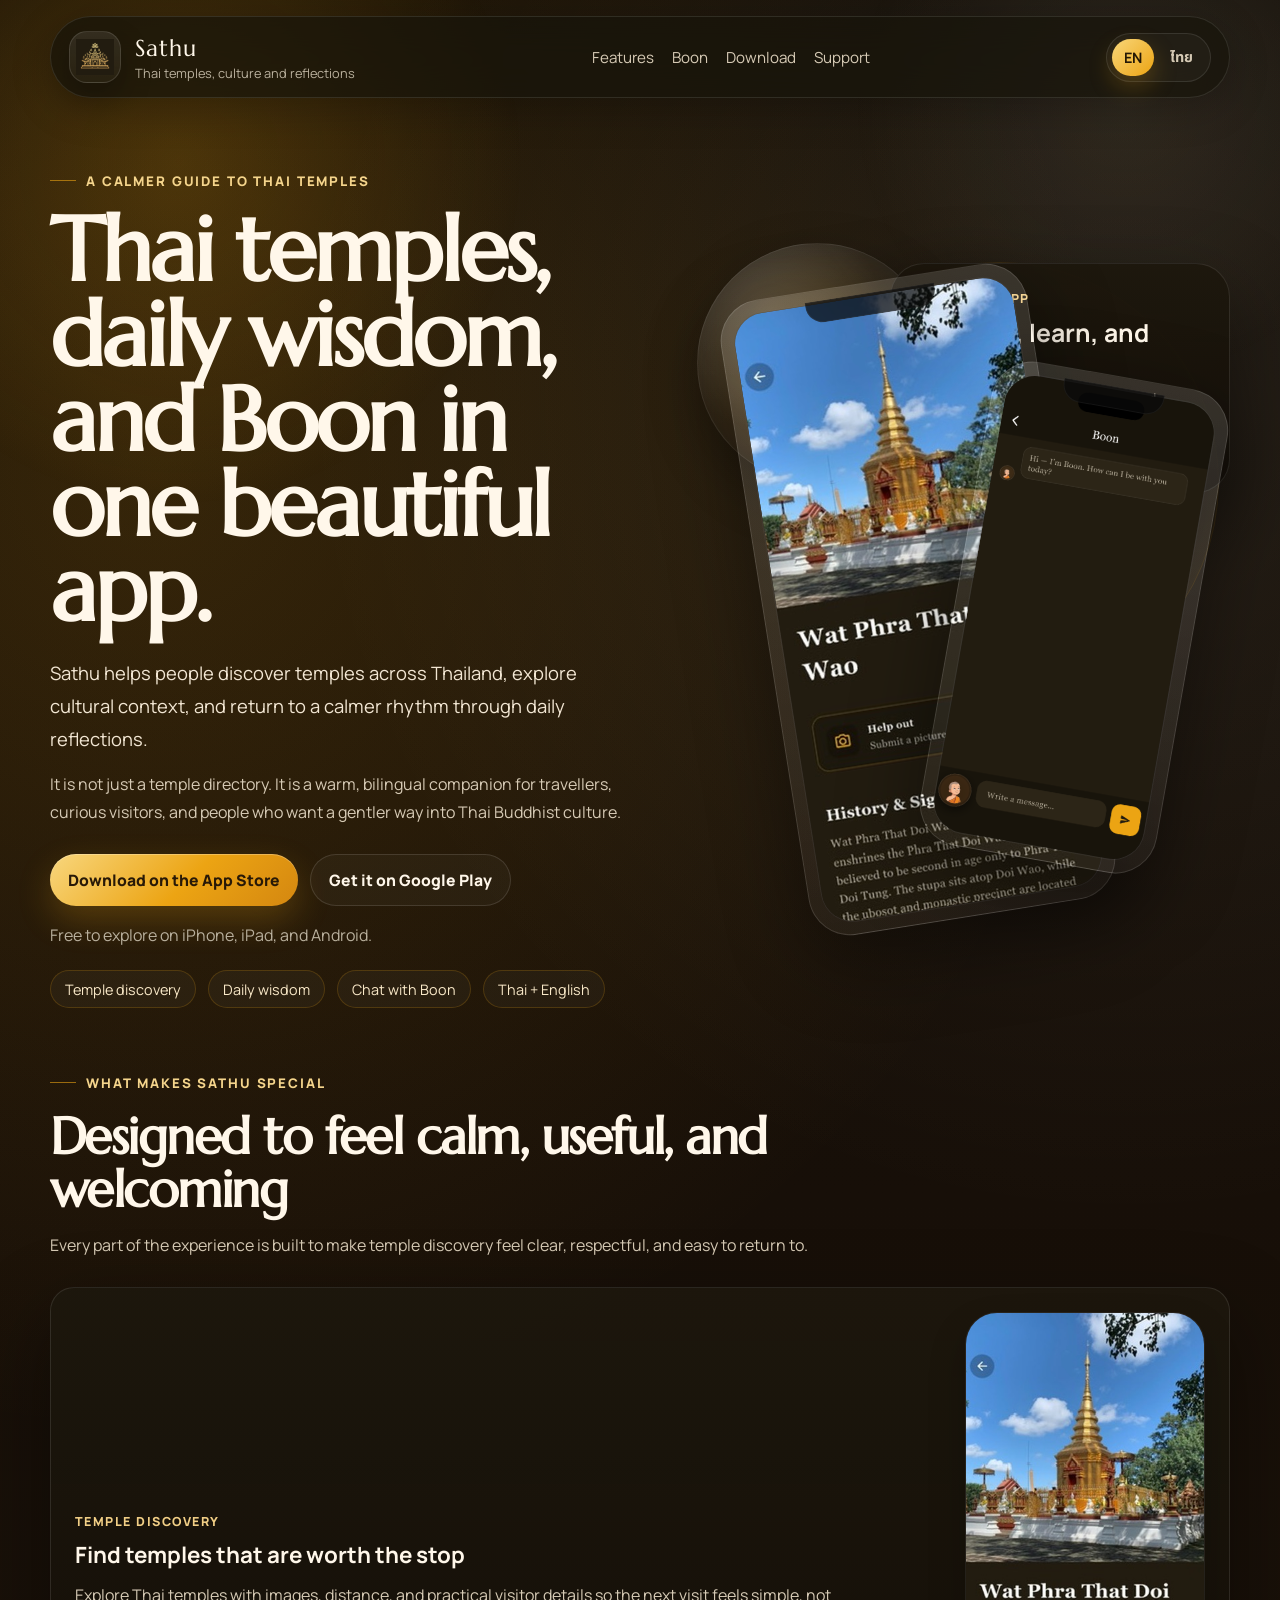
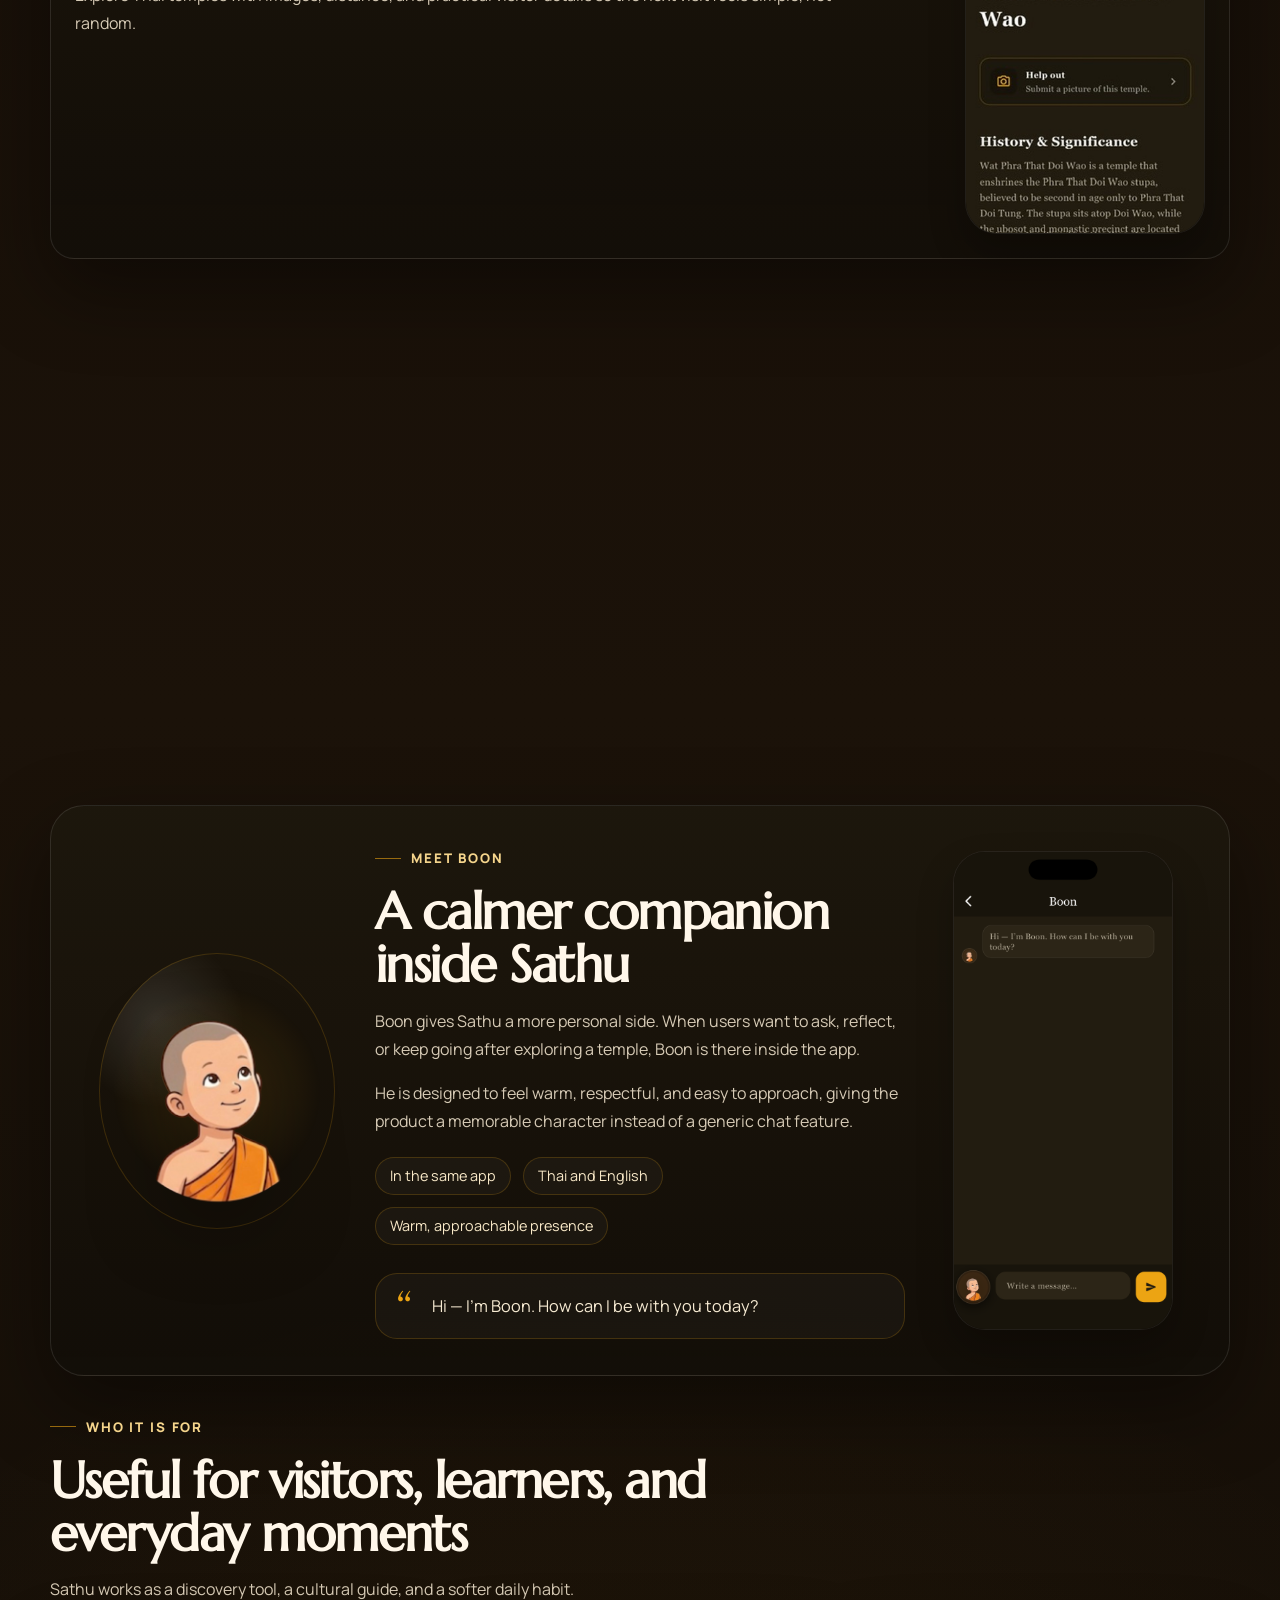
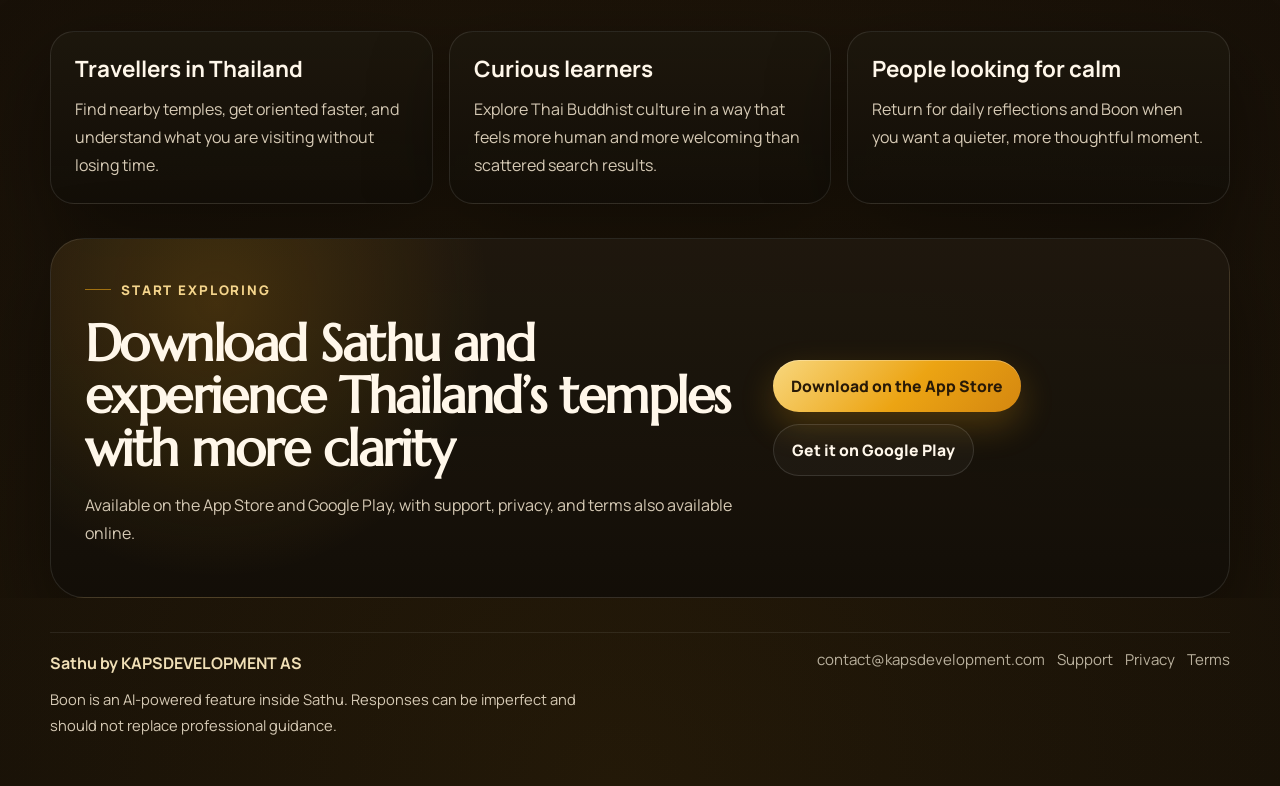
==== index.html @ da852179 "initial website" ====
<!doctype html>
<html lang="en" data-lang="en">
  <head>
    <meta charset="utf-8" />
    <meta name="viewport" content="width=device-width, initial-scale=1" />
    <meta name="color-scheme" content="dark" />
    <title>Sathu | Thai temples, culture and reflections</title>
    <meta
      name="description"
      content="Discover Thai temples, daily wisdom, and Boon in one calm, beautifully designed app."
    />
    <meta
      name="theme-color"
      content="#221C10"
    />
    <link rel="icon" type="image/png" href="./assets/images/master_icon.png" />
    <link rel="preconnect" href="https://fonts.googleapis.com" />
    <link rel="preconnect" href="https://fonts.gstatic.com" crossorigin />
    <link
      href="https://fonts.googleapis.com/css2?family=Manrope:wght@400;500;600;700;800&family=Marcellus&family=Noto+Sans+Thai:wght@400;500;600;700;800&display=swap"
      rel="stylesheet"
    />
    <link rel="stylesheet" href="./styles.css" />
  </head>
  <body>
    <div class="page-aura aura-1" aria-hidden="true"></div>
    <div class="page-aura aura-2" aria-hidden="true"></div>
    <div class="page-noise" aria-hidden="true"></div>

    <header class="site-header">
      <div class="container nav-shell">
        <a class="brand" href="#top" aria-label="Sathu home">
          <span class="brand-mark">
            <img src="./assets/images/master_icon.png" alt="" />
          </span>

          <span class="brand-copy">
            <span class="brand-name">Sathu</span>
            <span class="brand-tag" data-i18n="brand.tag"></span>
          </span>
        </a>

        <nav class="nav-links" aria-label="Primary navigation">
          <a href="#features" data-i18n="nav.features"></a>
          <a href="#boon" data-i18n="nav.boon"></a>
          <a href="#download" data-i18n="nav.download"></a>
          <a
            href="https://kapsdevelopment.com/sathu/support/"
            target="_blank"
            rel="noreferrer"
            data-i18n="nav.support"
          ></a>
        </nav>

        <div class="lang-switch" aria-label="Language switcher">
          <button class="lang-btn" type="button" data-lang="en">EN</button>
          <button class="lang-btn" type="button" data-lang="th">ไทย</button>
        </div>
      </div>
    </header>

    <main class="page" id="top">
      <section class="hero section">
        <div class="container hero-grid">
          <div class="hero-copy reveal">
            <div class="eyebrow" data-i18n="hero.eyebrow"></div>
            <h1 data-i18n="hero.title"></h1>
            <p class="hero-lead" data-i18n="hero.lead"></p>
            <p class="hero-body" data-i18n="hero.body"></p>

            <div class="hero-actions">
              <a
                class="button button-primary"
                href="https://apps.apple.com/us/app/sathu/id6757160902"
                target="_blank"
                rel="noreferrer"
                data-i18n="cta.appStore"
              ></a>
              <a
                class="button button-secondary"
                href="https://play.google.com/store/apps/details?id=com.kapsdevelopment.thaitemples&pcampaignid=web_share"
                target="_blank"
                rel="noreferrer"
                data-i18n="cta.googlePlay"
              ></a>
            </div>

            <p class="hero-note" data-i18n="hero.note"></p>

            <div class="hero-pills">
              <span class="info-pill" data-i18n="hero.pill.discovery"></span>
              <span class="info-pill" data-i18n="hero.pill.wisdom"></span>
              <span class="info-pill" data-i18n="hero.pill.boon"></span>
              <span class="info-pill" data-i18n="hero.pill.language"></span>
            </div>
          </div>

          <div class="hero-stage reveal">
            <div class="hero-orbit" aria-hidden="true"></div>

            <div class="monk-halo">
              <video
                class="monk-video"
                autoplay
                muted
                loop
                playsinline
              >
                <source src="./assets/video/wei_child_monk_animated.mp4" type="video/mp4" />
              </video>
            </div>

            <article class="hero-insight card-surface">
              <span class="card-label" data-i18n="hero.card.label"></span>
              <h2 data-i18n="hero.card.title"></h2>
              <p data-i18n="hero.card.body"></p>
            </article>

            <div class="phone phone-primary">
              <div class="phone-shell">
                <img
                  src="./assets/images/sathu_app_screenshot_3.jpeg"
                  alt="Sathu temple detail view"
                  data-i18n-attr="alt:assets.templeAlt"
                  loading="eager"
                />
              </div>
            </div>

            <div class="phone phone-secondary">
              <div class="phone-shell">
                <img
                  src="./assets/images/sathu_app_screenshot_4.png"
                  alt="Boon chat inside Sathu"
                  data-i18n-attr="alt:assets.boonAlt"
                  loading="lazy"
                />
              </div>
            </div>
          </div>
        </div>
      </section>

      <section class="section" id="features">
        <div class="container">
          <div class="section-head reveal">
            <div class="eyebrow" data-i18n="features.eyebrow"></div>
            <h2 data-i18n="features.title"></h2>
            <p data-i18n="features.lead"></p>
          </div>

          <div class="feature-grid">
            <article class="feature-card feature-card-wide reveal">
              <div class="feature-copy">
                <span class="feature-kicker" data-i18n="features.temples.kicker"></span>
                <h3 data-i18n="features.temples.title"></h3>
                <p data-i18n="features.temples.body"></p>
              </div>

              <div class="feature-preview">
                <div class="preview-frame">
                  <img
                    src="./assets/images/sathu_app_screenshot_3.jpeg"
                    alt="Temple discovery in Sathu"
                    data-i18n-attr="alt:assets.templeAlt"
                    loading="lazy"
                  />
                </div>
              </div>
            </article>

            <article class="feature-card reveal">
              <span class="feature-kicker" data-i18n="features.culture.kicker"></span>
              <h3 data-i18n="features.culture.title"></h3>
              <p data-i18n="features.culture.body"></p>
            </article>

            <article class="feature-card reveal">
              <span class="feature-kicker" data-i18n="features.daily.kicker"></span>
              <h3 data-i18n="features.daily.title"></h3>
              <p data-i18n="features.daily.body"></p>
            </article>

            <article class="feature-card reveal">
              <span class="feature-kicker" data-i18n="features.language.kicker"></span>
              <h3 data-i18n="features.language.title"></h3>
              <p data-i18n="features.language.body"></p>
            </article>

            <article class="feature-card reveal">
              <span class="feature-kicker" data-i18n="features.maps.kicker"></span>
              <h3 data-i18n="features.maps.title"></h3>
              <p data-i18n="features.maps.body"></p>
            </article>
          </div>
        </div>
      </section>

      <section class="section" id="boon">
        <div class="container">
          <div class="boon-panel card-surface reveal">
            <div class="boon-art">
              <div class="boon-ring" aria-hidden="true"></div>
              <img
                class="boon-avatar"
                src="./assets/images/boon_avatar_no_bg.png"
                alt="Boon avatar"
                data-i18n-attr="alt:assets.boonAvatarAlt"
                loading="lazy"
              />
            </div>

            <div class="boon-copy">
              <div class="eyebrow" data-i18n="boon.eyebrow"></div>
              <h2 data-i18n="boon.title"></h2>
              <p data-i18n="boon.body1"></p>
              <p data-i18n="boon.body2"></p>

              <div class="boon-chips">
                <span class="info-pill" data-i18n="boon.chip1"></span>
                <span class="info-pill" data-i18n="boon.chip2"></span>
                <span class="info-pill" data-i18n="boon.chip3"></span>
              </div>

              <blockquote class="boon-quote">
                <span class="quote-mark">“</span>
                <p data-i18n="boon.quote"></p>
              </blockquote>
            </div>

            <div class="boon-preview">
              <div class="preview-frame preview-frame-chat">
                <img
                  src="./assets/images/sathu_app_screenshot_4.png"
                  alt="Boon chat preview"
                  data-i18n-attr="alt:assets.boonAlt"
                  loading="lazy"
                />
              </div>
            </div>
          </div>
        </div>
      </section>

      <section class="section">
        <div class="container">
          <div class="section-head reveal">
            <div class="eyebrow" data-i18n="audience.eyebrow"></div>
            <h2 data-i18n="audience.title"></h2>
            <p data-i18n="audience.lead"></p>
          </div>

          <div class="audience-grid">
            <article class="audience-card reveal">
              <h3 data-i18n="audience.travel.title"></h3>
              <p data-i18n="audience.travel.body"></p>
            </article>

            <article class="audience-card reveal">
              <h3 data-i18n="audience.learn.title"></h3>
              <p data-i18n="audience.learn.body"></p>
            </article>

            <article class="audience-card reveal">
              <h3 data-i18n="audience.reflect.title"></h3>
              <p data-i18n="audience.reflect.body"></p>
            </article>
          </div>
        </div>
      </section>

      <section class="section" id="download">
        <div class="container">
          <div class="download-panel reveal">
            <div class="download-copy">
              <div class="eyebrow" data-i18n="download.eyebrow"></div>
              <h2 data-i18n="download.title"></h2>
              <p data-i18n="download.body"></p>
            </div>

            <div class="download-actions">
              <a
                class="button button-primary"
                href="https://apps.apple.com/us/app/sathu/id6757160902"
                target="_blank"
                rel="noreferrer"
                data-i18n="cta.appStore"
              ></a>
              <a
                class="button button-secondary"
                href="https://play.google.com/store/apps/details?id=com.kapsdevelopment.thaitemples&pcampaignid=web_share"
                target="_blank"
                rel="noreferrer"
                data-i18n="cta.googlePlay"
              ></a>
            </div>
          </div>
        </div>
      </section>
    </main>

    <footer class="site-footer">
      <div class="container footer-grid">
        <div>
          <p class="footer-note" data-i18n="footer.note"></p>
          <p class="footer-disclaimer" data-i18n="footer.disclaimer"></p>
        </div>

        <div class="footer-links">
          <a href="mailto:contact@kapsdevelopment.com">contact@kapsdevelopment.com</a>
          <a href="https://kapsdevelopment.com/sathu/support/" target="_blank" rel="noreferrer" data-i18n="footer.support"></a>
          <a href="https://kapsdevelopment.com/sathu/privacy/" target="_blank" rel="noreferrer" data-i18n="footer.privacy"></a>
          <a href="https://kapsdevelopment.com/sathu/terms/" target="_blank" rel="noreferrer" data-i18n="footer.terms"></a>
        </div>
      </div>
    </footer>

    <script src="./script.js"></script>
  </body>
</html>
---- styles.css ----
:root {
  --bg: #120d07;
  --bg-deep: #181109;
  --panel: rgba(24, 20, 11, 0.78);
  --panel-strong: rgba(24, 20, 11, 0.92);
  --card: rgba(44, 37, 23, 0.8);
  --card-soft: rgba(56, 47, 31, 0.52);
  --text: #fff7ea;
  --muted: #d6cab5;
  --muted-strong: #b9b09d;
  --line: rgba(255, 255, 255, 0.1);
  --line-strong: rgba(236, 164, 19, 0.28);
  --accent: #eca413;
  --accent-soft: rgba(236, 164, 19, 0.14);
  --accent-glow: rgba(236, 164, 19, 0.32);
  --shadow-xl: 0 30px 80px rgba(0, 0, 0, 0.4);
  --shadow-lg: 0 18px 50px rgba(0, 0, 0, 0.28);
  --radius-xl: 34px;
  --radius-lg: 24px;
  --radius-md: 18px;
  --container: 1180px;
  --display-font: "Marcellus", "Noto Sans Thai", serif;
  --body-font: "Manrope", "Noto Sans Thai", sans-serif;
}

* {
  box-sizing: border-box;
}

html {
  scroll-behavior: smooth;
}

body {
  margin: 0;
  min-height: 100vh;
  color: var(--text);
  font-family: var(--body-font);
  background:
    radial-gradient(circle at 12% 12%, rgba(236, 164, 19, 0.16), transparent 26%),
    radial-gradient(circle at 88% 10%, rgba(255, 244, 211, 0.08), transparent 22%),
    radial-gradient(circle at 48% 100%, rgba(236, 164, 19, 0.08), transparent 28%),
    linear-gradient(180deg, #110c07 0%, #170f08 30%, #1b1209 58%, #120d07 100%);
}

::selection {
  background: rgba(236, 164, 19, 0.3);
  color: #fff8ef;
}

a {
  color: inherit;
  text-decoration: none;
}

img,
video {
  display: block;
  max-width: 100%;
}

.page {
  position: relative;
  overflow: clip;
}

.container {
  width: min(var(--container), calc(100% - 32px));
  margin: 0 auto;
}

.page-aura,
.page-noise {
  position: fixed;
  inset: 0;
  pointer-events: none;
  z-index: -2;
}

.aura-1 {
  background: radial-gradient(circle at 14% 18%, rgba(236, 164, 19, 0.18), transparent 26%);
}

.aura-2 {
  background: radial-gradient(circle at 88% 12%, rgba(255, 232, 183, 0.08), transparent 20%);
}

.page-noise {
  z-index: -1;
  opacity: 0.08;
  background-image:
    linear-gradient(rgba(255, 255, 255, 0.05) 1px, transparent 1px),
    linear-gradient(90deg, rgba(255, 255, 255, 0.05) 1px, transparent 1px);
  background-size: 22px 22px;
  mask-image: radial-gradient(circle at center, black, transparent 85%);
}

.site-header {
  position: sticky;
  top: 0;
  z-index: 50;
  padding: 16px 0 0;
}

.nav-shell {
  min-height: 76px;
  display: flex;
  align-items: center;
  justify-content: space-between;
  gap: 20px;
  padding: 14px 18px;
  border: 1px solid var(--line);
  border-radius: 999px;
  background: rgba(24, 20, 11, 0.7);
  backdrop-filter: blur(18px);
  box-shadow: 0 10px 40px rgba(0, 0, 0, 0.22);
}

.brand {
  display: inline-flex;
  align-items: center;
  gap: 14px;
  min-width: 0;
}

.brand-mark {
  width: 52px;
  height: 52px;
  border-radius: 18px;
  padding: 6px;
  display: grid;
  place-items: center;
  background: linear-gradient(180deg, rgba(255, 255, 255, 0.09), rgba(255, 255, 255, 0.03));
  border: 1px solid rgba(255, 255, 255, 0.12);
  box-shadow: 0 14px 30px rgba(0, 0, 0, 0.25);
}

.brand-mark img {
  width: 100%;
  height: 100%;
  object-fit: contain;
}

.brand-copy {
  display: grid;
  gap: 2px;
}

.brand-name {
  font-family: var(--display-font);
  font-size: 1.45rem;
  letter-spacing: 0.04em;
}

.brand-tag {
  color: var(--muted-strong);
  font-size: 0.8rem;
}

.nav-links {
  display: flex;
  align-items: center;
  gap: 18px;
}

.nav-links a {
  color: var(--muted);
  font-size: 0.95rem;
  transition: color 180ms ease, transform 180ms ease;
}

.nav-links a:hover {
  color: var(--text);
  transform: translateY(-1px);
}

.nav-links a:focus-visible,
.button:focus-visible,
.lang-btn:focus-visible,
.footer-links a:focus-visible {
  outline: 2px solid rgba(236, 164, 19, 0.9);
  outline-offset: 3px;
}

.lang-switch {
  display: inline-flex;
  padding: 5px;
  gap: 4px;
  border-radius: 999px;
  border: 1px solid rgba(255, 255, 255, 0.1);
  background: rgba(255, 255, 255, 0.03);
}

.lang-btn {
  border: 0;
  background: transparent;
  color: var(--muted);
  padding: 8px 12px;
  border-radius: 999px;
  cursor: pointer;
  font: inherit;
  font-size: 0.9rem;
  font-weight: 700;
  transition:
    background 180ms ease,
    color 180ms ease,
    transform 180ms ease,
    box-shadow 180ms ease;
}

.lang-btn:hover {
  color: var(--text);
}

.lang-btn.is-active {
  color: #241805;
  background: linear-gradient(135deg, #f8d679 0%, #eca413 100%);
  box-shadow: 0 10px 24px rgba(236, 164, 19, 0.25);
}

.section {
  padding: 34px 0 0;
}

.hero {
  padding-top: 28px;
}

.hero-grid {
  display: grid;
  grid-template-columns: minmax(0, 1.02fr) minmax(420px, 0.98fr);
  gap: 44px;
  align-items: center;
}

.hero-copy {
  padding: 38px 0 24px;
}

.eyebrow {
  display: inline-flex;
  align-items: center;
  gap: 10px;
  margin-bottom: 18px;
  color: #f5d58c;
  font-size: 0.83rem;
  font-weight: 800;
  text-transform: uppercase;
  letter-spacing: 0.14em;
}

.eyebrow::before {
  content: "";
  width: 26px;
  height: 1px;
  background: rgba(236, 164, 19, 0.6);
}

h1,
h2,
h3,
.brand-name {
  margin: 0;
}

h1,
.section-head h2,
.boon-copy h2,
.download-copy h2 {
  font-family: var(--display-font);
}

h1 {
  max-width: 12ch;
  font-size: clamp(3.2rem, 7vw, 6rem);
  line-height: 0.95;
  letter-spacing: -0.035em;
}

html[data-lang="th"] h1,
html[data-lang="th"] .section-head h2,
html[data-lang="th"] .boon-copy h2,
html[data-lang="th"] .download-copy h2 {
  font-family: "Noto Sans Thai", sans-serif;
  letter-spacing: -0.02em;
  line-height: 1.1;
}

html[data-lang="th"] h1 {
  max-width: 14ch;
}

html[data-lang="th"] .eyebrow,
html[data-lang="th"] .card-label,
html[data-lang="th"] .feature-kicker {
  letter-spacing: 0.04em;
}

.hero-lead {
  margin: 24px 0 0;
  font-size: 1.15rem;
  line-height: 1.8;
  color: #f2e6d3;
  max-width: 60ch;
}

.hero-body,
.section-head p,
.feature-card p,
.boon-copy p,
.audience-card p,
.download-copy p,
.footer-note,
.footer-disclaimer {
  color: var(--muted);
  line-height: 1.75;
}

.hero-body {
  margin: 14px 0 0;
  max-width: 62ch;
}

.hero-actions,
.download-actions,
.boon-chips,
.hero-pills,
.footer-links {
  display: flex;
  flex-wrap: wrap;
  gap: 12px;
}

.hero-actions {
  margin-top: 28px;
}

.button {
  display: inline-flex;
  align-items: center;
  justify-content: center;
  min-height: 52px;
  padding: 0 18px;
  border-radius: 999px;
  font-size: 0.98rem;
  font-weight: 800;
  transition:
    transform 180ms ease,
    box-shadow 180ms ease,
    border-color 180ms ease,
    background 180ms ease;
}

.button:hover {
  transform: translateY(-2px);
}

.button-primary {
  color: #281907;
  background: linear-gradient(135deg, #f8d77e 0%, #eca413 55%, #d48710 100%);
  box-shadow:
    0 14px 34px rgba(236, 164, 19, 0.24),
    inset 0 1px 0 rgba(255, 255, 255, 0.28);
}

.button-secondary {
  color: var(--text);
  border: 1px solid rgba(255, 255, 255, 0.12);
  background: rgba(255, 255, 255, 0.03);
}

.button-secondary:hover {
  border-color: rgba(236, 164, 19, 0.45);
  background: rgba(255, 255, 255, 0.05);
}

.hero-note {
  margin: 18px 0 0;
  color: var(--muted-strong);
}

.info-pill {
  display: inline-flex;
  align-items: center;
  min-height: 38px;
  padding: 0 14px;
  border-radius: 999px;
  border: 1px solid rgba(236, 164, 19, 0.2);
  background: rgba(255, 255, 255, 0.03);
  color: #f9e9c8;
  font-size: 0.9rem;
}

.hero-pills {
  margin-top: 24px;
}

.hero-stage {
  min-height: 720px;
  position: relative;
}

.hero-orbit {
  position: absolute;
  inset: 6% 2% auto auto;
  width: 440px;
  height: 440px;
  border-radius: 50%;
  border: 1px solid rgba(236, 164, 19, 0.12);
  box-shadow: inset 0 0 60px rgba(236, 164, 19, 0.06);
}

.monk-halo {
  position: absolute;
  top: 24px;
  left: 24px;
  width: 240px;
  aspect-ratio: 1;
  border-radius: 50%;
  padding: 14px;
  background:
    radial-gradient(circle at 30% 30%, rgba(255, 255, 255, 0.16), transparent 48%),
    linear-gradient(180deg, rgba(255, 255, 255, 0.06), rgba(255, 255, 255, 0.02));
  border: 1px solid rgba(255, 255, 255, 0.08);
  backdrop-filter: blur(12px);
  box-shadow: var(--shadow-lg);
}

.monk-halo::before {
  content: "";
  position: absolute;
  inset: -18px;
  border-radius: 50%;
  background: radial-gradient(circle, rgba(236, 164, 19, 0.24), transparent 62%);
  z-index: -1;
}

.monk-video {
  width: 100%;
  height: 100%;
  object-fit: cover;
  border-radius: 50%;
}

.card-surface,
.feature-card,
.audience-card,
.download-panel {
  border: 1px solid var(--line);
  background:
    linear-gradient(180deg, rgba(29, 23, 13, 0.94), rgba(18, 14, 8, 0.88));
  box-shadow: var(--shadow-xl);
}

.card-surface {
  border-radius: var(--radius-xl);
}

.hero-insight {
  position: absolute;
  top: 44px;
  right: 0;
  width: min(340px, 62%);
  padding: 22px 22px 24px;
}

.card-label,
.feature-kicker {
  display: inline-block;
  margin-bottom: 12px;
  color: #f2cf86;
  font-size: 0.78rem;
  font-weight: 800;
  letter-spacing: 0.12em;
  text-transform: uppercase;
}

.hero-insight h2 {
  font-size: 1.55rem;
  line-height: 1.15;
}

.hero-insight p {
  margin: 10px 0 0;
  color: var(--muted);
  line-height: 1.7;
}

.phone {
  position: absolute;
  border-radius: 42px;
  padding: 12px;
  background:
    linear-gradient(180deg, rgba(255, 255, 255, 0.13), rgba(255, 255, 255, 0.04));
  border: 1px solid rgba(255, 255, 255, 0.12);
  box-shadow: 0 26px 80px rgba(0, 0, 0, 0.42);
}

.phone::before {
  content: "";
  position: absolute;
  top: 10px;
  left: 50%;
  transform: translateX(-50%);
  width: 42%;
  height: 20px;
  border-radius: 0 0 18px 18px;
  background: rgba(10, 10, 10, 0.72);
  border: 1px solid rgba(255, 255, 255, 0.05);
  z-index: 2;
}

.phone-shell,
.preview-frame {
  overflow: hidden;
  border-radius: 32px;
  border: 1px solid rgba(255, 255, 255, 0.08);
  background: rgba(0, 0, 0, 0.2);
}

.phone-shell img,
.preview-frame img {
  width: 100%;
  height: 100%;
  object-fit: cover;
}

.phone-primary {
  left: 90px;
  bottom: 18px;
  width: min(310px, 42vw);
  transform: rotate(-9deg);
  animation: floatPrimary 9s ease-in-out infinite;
}

.phone-primary .phone-shell {
  aspect-ratio: 359 / 780;
}

.phone-secondary {
  right: 36px;
  bottom: 76px;
  width: min(240px, 34vw);
  transform: rotate(10deg);
  animation: floatSecondary 10s ease-in-out infinite;
}

.phone-secondary .phone-shell {
  aspect-ratio: 1206 / 2622;
}

.section-head {
  max-width: 760px;
  margin-bottom: 28px;
}

.section-head h2,
.download-copy h2,
.boon-copy h2 {
  font-size: clamp(2.15rem, 4vw, 3.3rem);
  line-height: 1.03;
  letter-spacing: -0.03em;
}

.feature-grid,
.audience-grid {
  display: grid;
  gap: 16px;
}

.feature-grid {
  grid-template-columns: repeat(12, minmax(0, 1fr));
}

.feature-card {
  min-height: 240px;
  padding: 24px;
  border-radius: var(--radius-lg);
  grid-column: span 6;
}

.feature-card h3,
.audience-card h3 {
  font-size: 1.4rem;
  line-height: 1.2;
}

.feature-card p,
.audience-card p {
  margin: 12px 0 0;
}

.feature-card-wide {
  grid-column: span 12;
  min-height: 360px;
  display: grid;
  grid-template-columns: minmax(0, 1fr) minmax(250px, 330px);
  align-items: center;
  gap: 24px;
}

.feature-preview {
  display: flex;
  justify-content: flex-end;
}

.preview-frame {
  width: 100%;
  max-width: 240px;
  aspect-ratio: 359 / 780;
  box-shadow: 0 18px 36px rgba(0, 0, 0, 0.24);
}

.boon-panel {
  padding: 36px;
  display: grid;
  grid-template-columns: 260px minmax(0, 1fr) 260px;
  gap: 28px;
  align-items: center;
}

.boon-art {
  position: relative;
  min-height: 300px;
}

.boon-ring {
  position: absolute;
  inset: 12px;
  border-radius: 50%;
  border: 1px solid rgba(236, 164, 19, 0.18);
  background:
    radial-gradient(circle at center, rgba(236, 164, 19, 0.16), transparent 58%),
    radial-gradient(circle at 24% 24%, rgba(255, 255, 255, 0.12), transparent 32%);
}

.boon-avatar {
  position: relative;
  width: 100%;
  max-width: 240px;
  margin: 30px auto 0;
  filter: drop-shadow(0 24px 38px rgba(0, 0, 0, 0.32));
}

.boon-copy p + p {
  margin-top: 14px;
}

.boon-chips {
  margin-top: 22px;
}

.boon-quote {
  position: relative;
  margin: 28px 0 0;
  padding: 18px 18px 18px 56px;
  border-radius: 22px;
  border: 1px solid rgba(236, 164, 19, 0.2);
  background: rgba(255, 255, 255, 0.03);
}

.boon-quote p {
  margin: 0;
  color: #f6ead2;
  font-size: 1.02rem;
}

.quote-mark {
  position: absolute;
  top: 10px;
  left: 20px;
  color: var(--accent);
  font-family: var(--display-font);
  font-size: 3.2rem;
  line-height: 1;
}

.boon-preview {
  display: flex;
  justify-content: center;
}

.preview-frame-chat {
  max-width: 220px;
  aspect-ratio: 1206 / 2622;
}

.audience-grid {
  grid-template-columns: repeat(3, minmax(0, 1fr));
}

.audience-card {
  padding: 24px;
  border-radius: var(--radius-lg);
}

.download-panel {
  border-radius: var(--radius-xl);
  padding: 34px;
  display: flex;
  align-items: center;
  justify-content: space-between;
  gap: 28px;
  background:
    radial-gradient(circle at 14% 18%, rgba(236, 164, 19, 0.18), transparent 26%),
    linear-gradient(180deg, rgba(31, 24, 14, 0.96), rgba(18, 14, 8, 0.92));
}

.download-copy {
  max-width: 660px;
}

.site-footer {
  padding: 34px 0 48px;
}

.footer-grid {
  display: flex;
  align-items: flex-start;
  justify-content: space-between;
  gap: 18px;
  padding-top: 16px;
  border-top: 1px solid rgba(255, 255, 255, 0.08);
}

.footer-note {
  margin: 0;
  color: #f0dfb6;
  font-weight: 700;
}

.footer-disclaimer {
  margin: 10px 0 0;
  max-width: 62ch;
  font-size: 0.92rem;
}

.footer-links {
  justify-content: flex-end;
}

.footer-links a {
  color: var(--muted-strong);
  font-size: 0.94rem;
  transition: color 180ms ease;
}

.footer-links a:hover {
  color: #fff1d5;
}

.reveal {
  opacity: 0;
  transform: translateY(28px);
  transition:
    opacity 700ms ease,
    transform 700ms ease;
}

.reveal.is-visible {
  opacity: 1;
  transform: translateY(0);
}

@keyframes floatPrimary {
  0%,
  100% {
    transform: rotate(-9deg) translateY(0);
  }

  50% {
    transform: rotate(-7deg) translateY(-12px);
  }
}

@keyframes floatSecondary {
  0%,
  100% {
    transform: rotate(10deg) translateY(0);
  }

  50% {
    transform: rotate(8deg) translateY(-14px);
  }
}

@media (max-width: 1120px) {
  .nav-shell {
    border-radius: 28px;
    flex-wrap: wrap;
    justify-content: center;
  }

  .nav-links {
    order: 3;
    width: 100%;
    justify-content: center;
  }

  .hero-grid {
    grid-template-columns: 1fr;
  }

  .hero-copy {
    padding-bottom: 0;
  }

  .hero-stage {
    min-height: 760px;
  }

  .hero-insight {
    right: auto;
    left: 14px;
  }

  .phone-primary {
    left: 50%;
    margin-left: -180px;
  }

  .phone-secondary {
    right: 30px;
  }

  .boon-panel {
    grid-template-columns: 1fr;
    text-align: left;
  }

  .boon-art {
    min-height: 240px;
  }

  .boon-avatar {
    max-width: 220px;
  }
}

@media (max-width: 860px) {
  .site-header {
    padding-top: 12px;
  }

  .nav-shell {
    padding: 14px;
  }

  .brand {
    width: 100%;
    justify-content: center;
  }

  .nav-links {
    gap: 14px;
  }

  .section {
    padding-top: 28px;
  }

  h1 {
    max-width: 100%;
    font-size: clamp(2.7rem, 14vw, 4.4rem);
  }

  .hero-stage {
    min-height: 760px;
  }

  .monk-halo {
    width: 180px;
    top: 8px;
    left: 8px;
  }

  .hero-insight {
    position: relative;
    top: 0;
    left: 0;
    width: 100%;
    max-width: 420px;
    margin-left: auto;
    margin-right: auto;
    margin-bottom: 26px;
  }

  .phone-primary {
    left: 12px;
    right: auto;
    margin-left: 0;
    width: min(250px, 58vw);
  }

  .phone-secondary {
    right: 6px;
    bottom: 30px;
    width: min(188px, 42vw);
  }

  .feature-grid,
  .audience-grid {
    grid-template-columns: 1fr;
  }

  .feature-card,
  .feature-card-wide {
    grid-column: auto;
  }

  .feature-card-wide {
    grid-template-columns: 1fr;
  }

  .feature-preview {
    justify-content: flex-start;
  }

  .download-panel,
  .footer-grid {
    flex-direction: column;
  }

  .download-actions,
  .footer-links {
    width: 100%;
    justify-content: flex-start;
  }
}

@media (max-width: 560px) {
  .container {
    width: min(var(--container), calc(100% - 22px));
  }

  .nav-links a {
    font-size: 0.9rem;
  }

  .hero-copy {
    padding-top: 24px;
  }

  .hero-stage {
    min-height: 640px;
  }

  .phone-primary {
    width: min(218px, 56vw);
    bottom: 20px;
  }

  .phone-secondary {
    width: min(154px, 40vw);
    bottom: 38px;
  }

  .boon-panel,
  .feature-card,
  .audience-card,
  .download-panel {
    padding: 22px;
  }

  .boon-quote {
    padding-left: 46px;
  }

  .quote-mark {
    left: 16px;
    font-size: 2.7rem;
  }
}
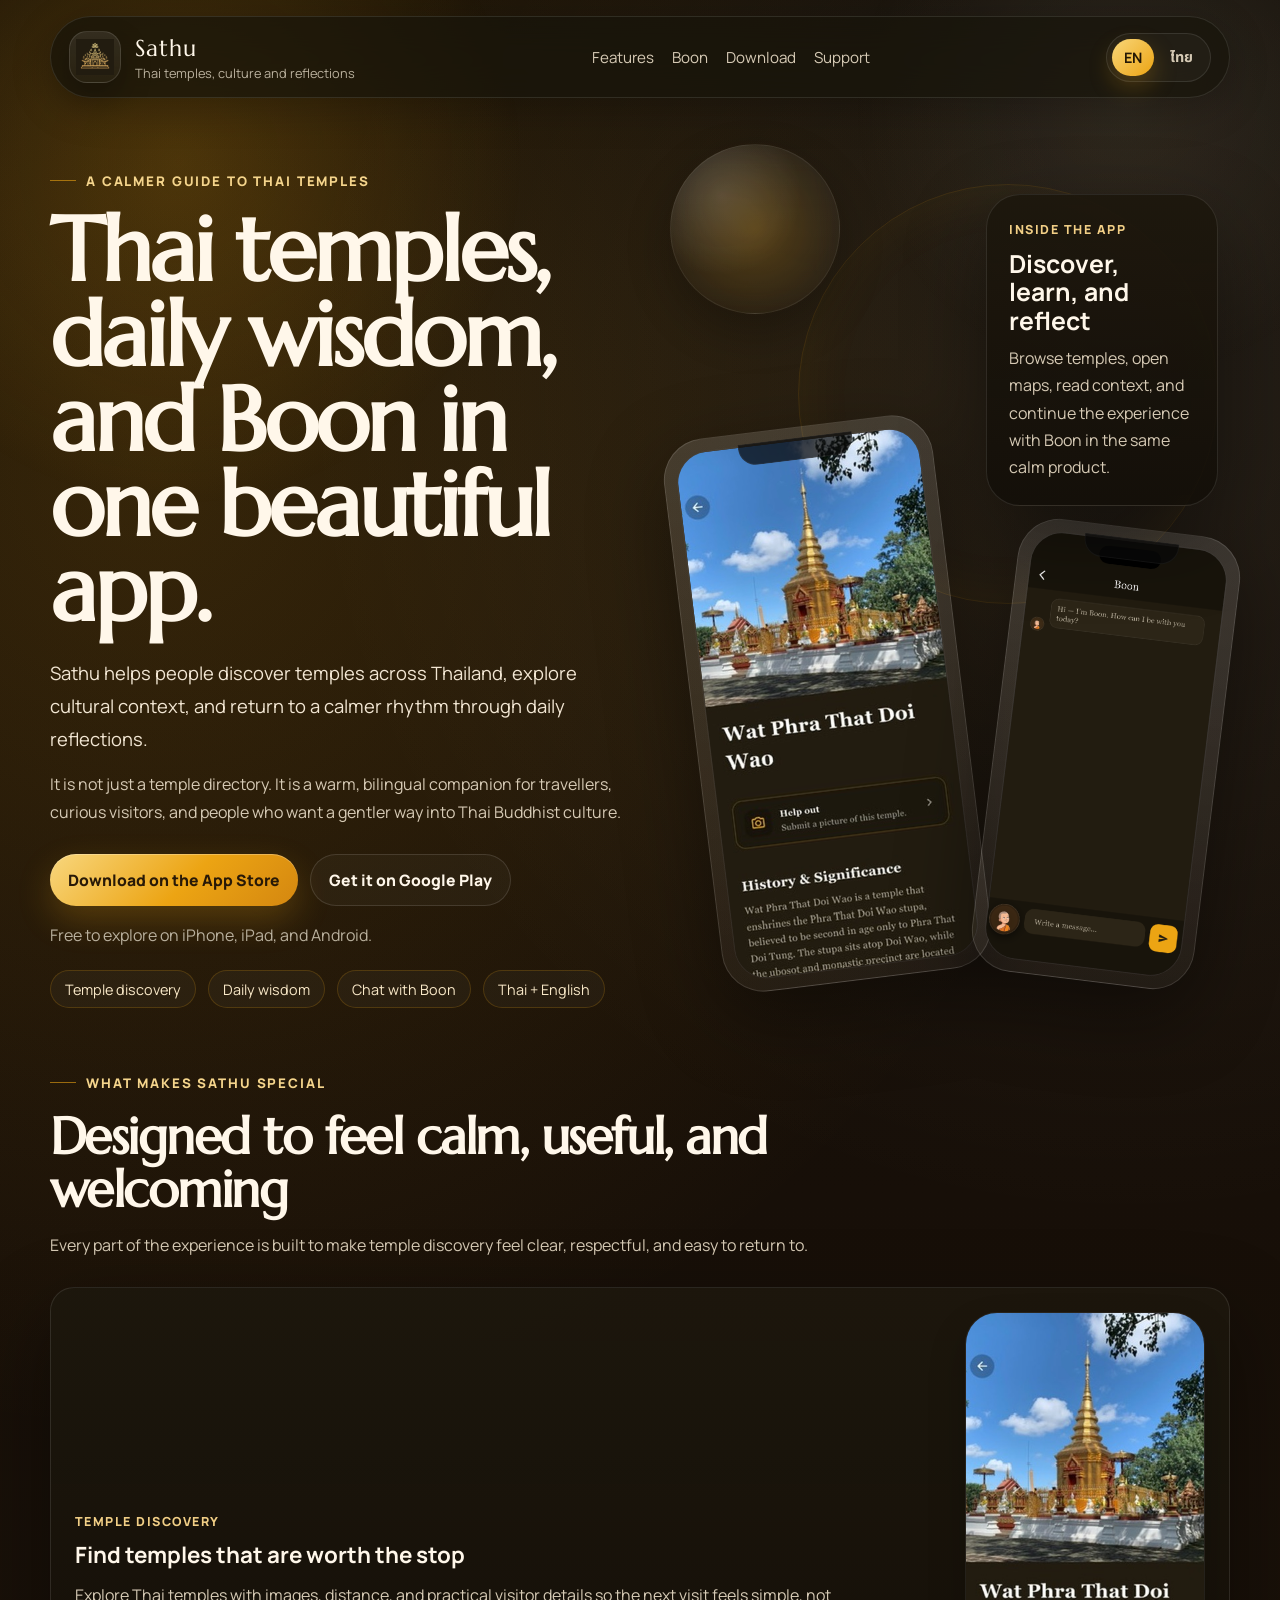
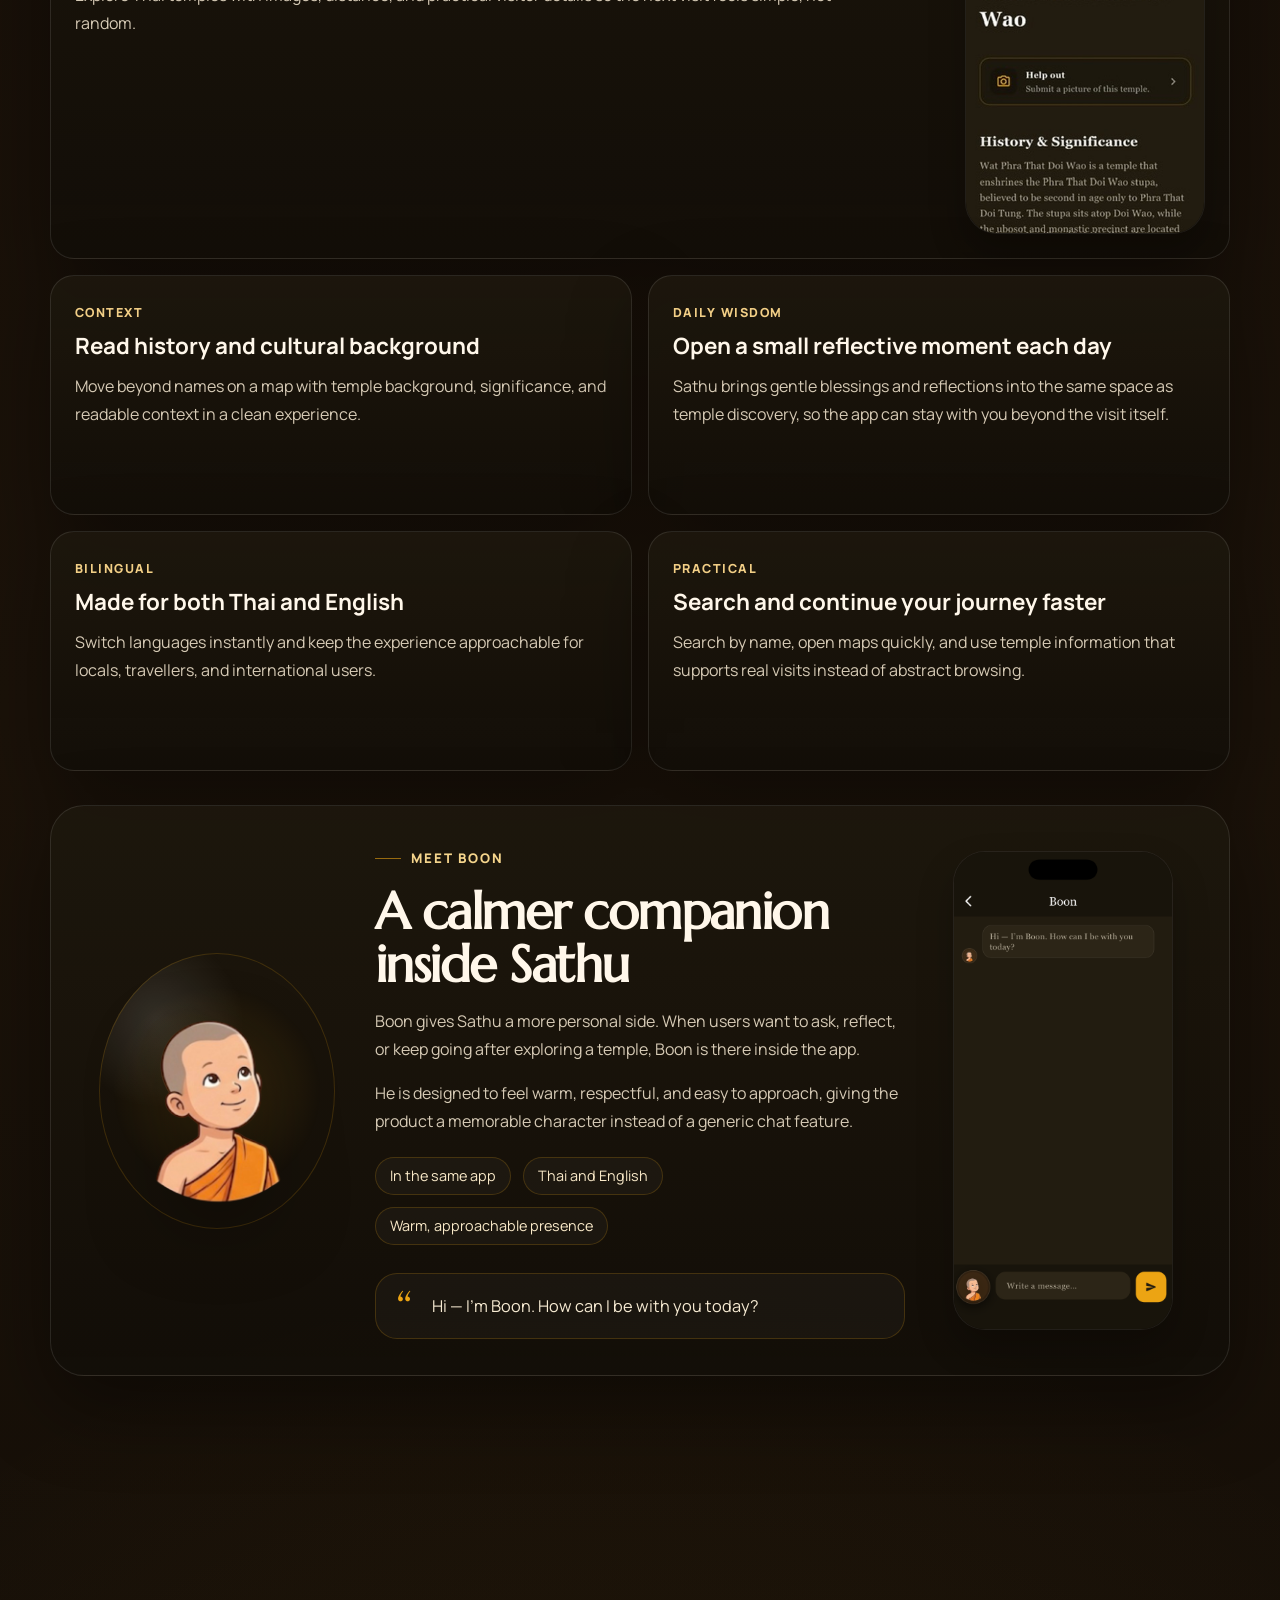
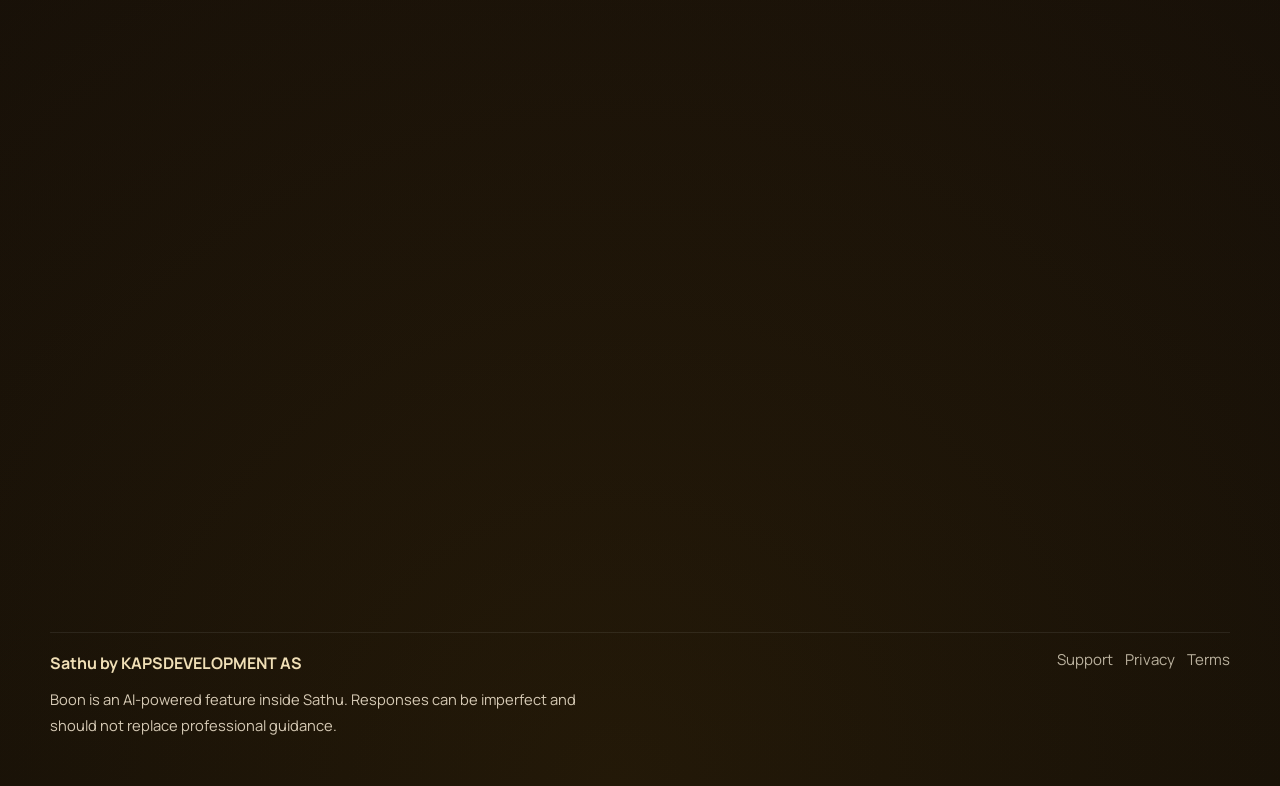
==== commit e01fc554: "initial website2" ====
--- a/index.html
+++ b/index.html
@@ -307,7 +307,6 @@
         </div>
 
         <div class="footer-links">
-          <a href="mailto:contact@kapsdevelopment.com">contact@kapsdevelopment.com</a>
           <a href="https://kapsdevelopment.com/sathu/support/" target="_blank" rel="noreferrer" data-i18n="footer.support"></a>
           <a href="https://kapsdevelopment.com/sathu/privacy/" target="_blank" rel="noreferrer" data-i18n="footer.privacy"></a>
           <a href="https://kapsdevelopment.com/sathu/terms/" target="_blank" rel="noreferrer" data-i18n="footer.terms"></a>
--- a/styles.css
+++ b/styles.css
@@ -228,7 +228,7 @@
 
 .hero-grid {
   display: grid;
-  grid-template-columns: minmax(0, 1.02fr) minmax(420px, 0.98fr);
+  grid-template-columns: minmax(0, 1fr) minmax(500px, 0.94fr);
   gap: 44px;
   align-items: center;
 }
@@ -396,25 +396,32 @@
 }
 
 .hero-stage {
-  min-height: 720px;
+  min-height: 0;
   position: relative;
+  display: grid;
+  grid-template-columns: minmax(230px, 0.98fr) minmax(220px, 0.84fr);
+  grid-template-rows: auto auto;
+  gap: 20px 24px;
+  align-items: end;
+  padding: 38px 12px 20px;
 }
 
 .hero-orbit {
   position: absolute;
-  inset: 6% 2% auto auto;
-  width: 440px;
-  height: 440px;
+  inset: 28px 12px auto auto;
+  width: 420px;
+  height: 420px;
   border-radius: 50%;
   border: 1px solid rgba(236, 164, 19, 0.12);
   box-shadow: inset 0 0 60px rgba(236, 164, 19, 0.06);
+  z-index: 0;
 }
 
 .monk-halo {
   position: absolute;
-  top: 24px;
-  left: 24px;
-  width: 240px;
+  top: -12px;
+  left: -10px;
+  width: 170px;
   aspect-ratio: 1;
   border-radius: 50%;
   padding: 14px;
@@ -424,6 +431,8 @@
   border: 1px solid rgba(255, 255, 255, 0.08);
   backdrop-filter: blur(12px);
   box-shadow: var(--shadow-lg);
+  opacity: 0.92;
+  z-index: 1;
 }
 
 .monk-halo::before {
@@ -457,11 +466,14 @@
 }
 
 .hero-insight {
-  position: absolute;
-  top: 44px;
-  right: 0;
-  width: min(340px, 62%);
+  position: relative;
+  grid-column: 2;
+  grid-row: 1;
+  width: 100%;
+  max-width: 340px;
+  justify-self: end;
   padding: 22px 22px 24px;
+  z-index: 3;
 }
 
 .card-label,
@@ -487,13 +499,14 @@
 }
 
 .phone {
-  position: absolute;
+  position: relative;
   border-radius: 42px;
   padding: 12px;
   background:
     linear-gradient(180deg, rgba(255, 255, 255, 0.13), rgba(255, 255, 255, 0.04));
   border: 1px solid rgba(255, 255, 255, 0.12);
   box-shadow: 0 26px 80px rgba(0, 0, 0, 0.42);
+  z-index: 2;
 }
 
 .phone::before {
@@ -526,10 +539,13 @@
 }
 
 .phone-primary {
-  left: 90px;
-  bottom: 18px;
-  width: min(310px, 42vw);
-  transform: rotate(-9deg);
+  grid-column: 1;
+  grid-row: 1 / span 2;
+  width: min(288px, 100%);
+  justify-self: start;
+  align-self: end;
+  margin-top: 96px;
+  transform: rotate(-7deg);
   animation: floatPrimary 9s ease-in-out infinite;
 }
 
@@ -538,10 +554,12 @@
 }
 
 .phone-secondary {
-  right: 36px;
-  bottom: 76px;
-  width: min(240px, 34vw);
-  transform: rotate(10deg);
+  grid-column: 2;
+  grid-row: 2;
+  width: min(224px, 100%);
+  justify-self: end;
+  align-self: start;
+  transform: rotate(7deg);
   animation: floatSecondary 10s ease-in-out infinite;
 }
 
@@ -806,21 +824,8 @@
   }
 
   .hero-stage {
-    min-height: 760px;
-  }
-
-  .hero-insight {
-    right: auto;
-    left: 14px;
-  }
-
-  .phone-primary {
-    left: 50%;
-    margin-left: -180px;
-  }
-
-  .phone-secondary {
-    right: 30px;
+    max-width: 700px;
+    margin: 0 auto;
   }
 
   .boon-panel {
@@ -865,37 +870,38 @@
   }
 
   .hero-stage {
-    min-height: 760px;
+    grid-template-columns: minmax(0, 1fr) minmax(0, 0.86fr);
+    gap: 18px;
+    padding-top: 28px;
   }
 
   .monk-halo {
-    width: 180px;
-    top: 8px;
-    left: 8px;
+    width: 136px;
+    top: -6px;
+    left: 4px;
   }
 
   .hero-insight {
-    position: relative;
-    top: 0;
-    left: 0;
-    width: 100%;
-    max-width: 420px;
-    margin-left: auto;
-    margin-right: auto;
-    margin-bottom: 26px;
+    grid-column: 1 / -1;
+    grid-row: 1;
+    max-width: none;
+    justify-self: stretch;
   }
 
   .phone-primary {
-    left: 12px;
-    right: auto;
-    margin-left: 0;
-    width: min(250px, 58vw);
+    grid-column: 1;
+    grid-row: 2;
+    width: min(236px, 58vw);
+    margin-top: 0;
+    justify-self: start;
   }
 
   .phone-secondary {
-    right: 6px;
-    bottom: 30px;
-    width: min(188px, 42vw);
+    grid-column: 2;
+    grid-row: 2;
+    width: min(184px, 42vw);
+    justify-self: end;
+    align-self: end;
   }
 
   .feature-grid,
@@ -942,17 +948,25 @@
   }
 
   .hero-stage {
-    min-height: 640px;
+    grid-template-columns: 1fr;
+    gap: 16px;
+    padding-top: 18px;
   }
 
   .phone-primary {
-    width: min(218px, 56vw);
-    bottom: 20px;
+    grid-column: 1;
+    grid-row: 2;
+    width: min(218px, 68vw);
+    justify-self: center;
+    transform: rotate(-4deg);
   }
 
   .phone-secondary {
-    width: min(154px, 40vw);
-    bottom: 38px;
+    grid-column: 1;
+    grid-row: 3;
+    width: min(176px, 56vw);
+    justify-self: center;
+    transform: rotate(4deg);
   }
 
   .boon-panel,
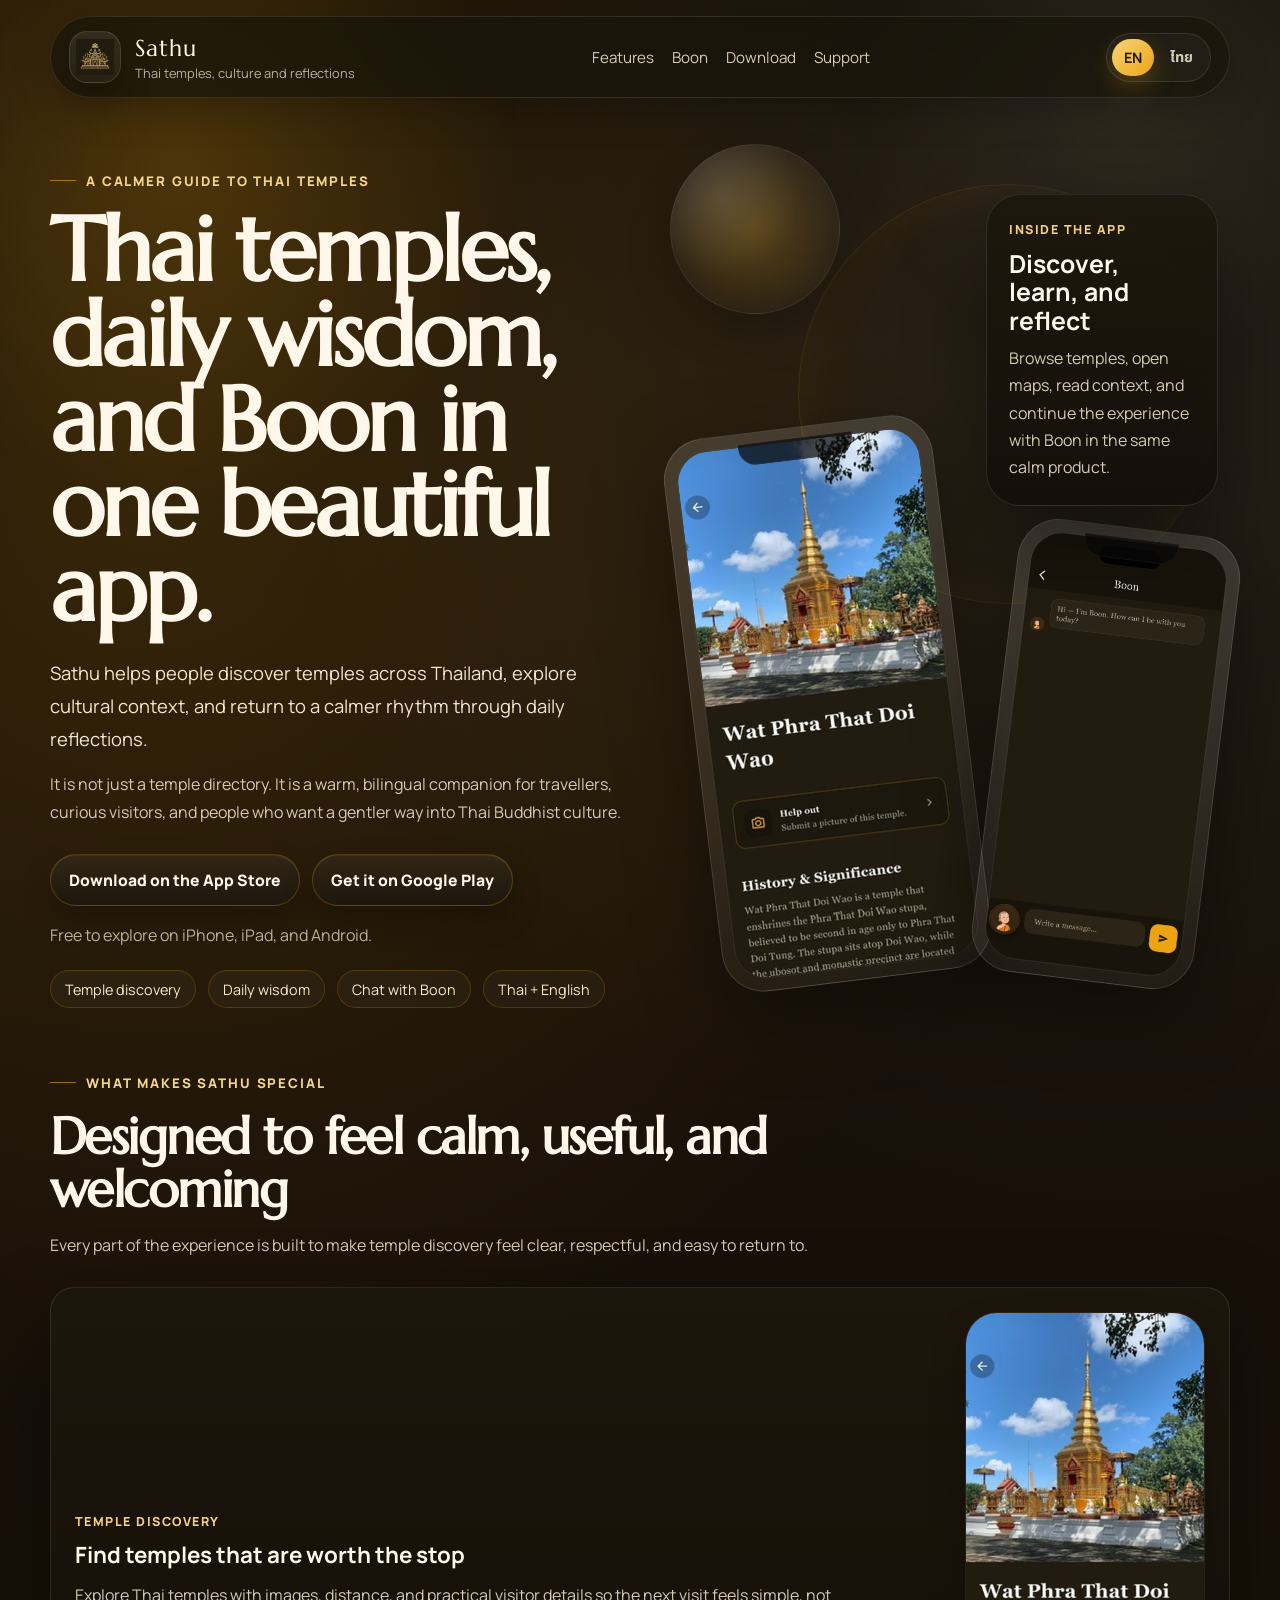
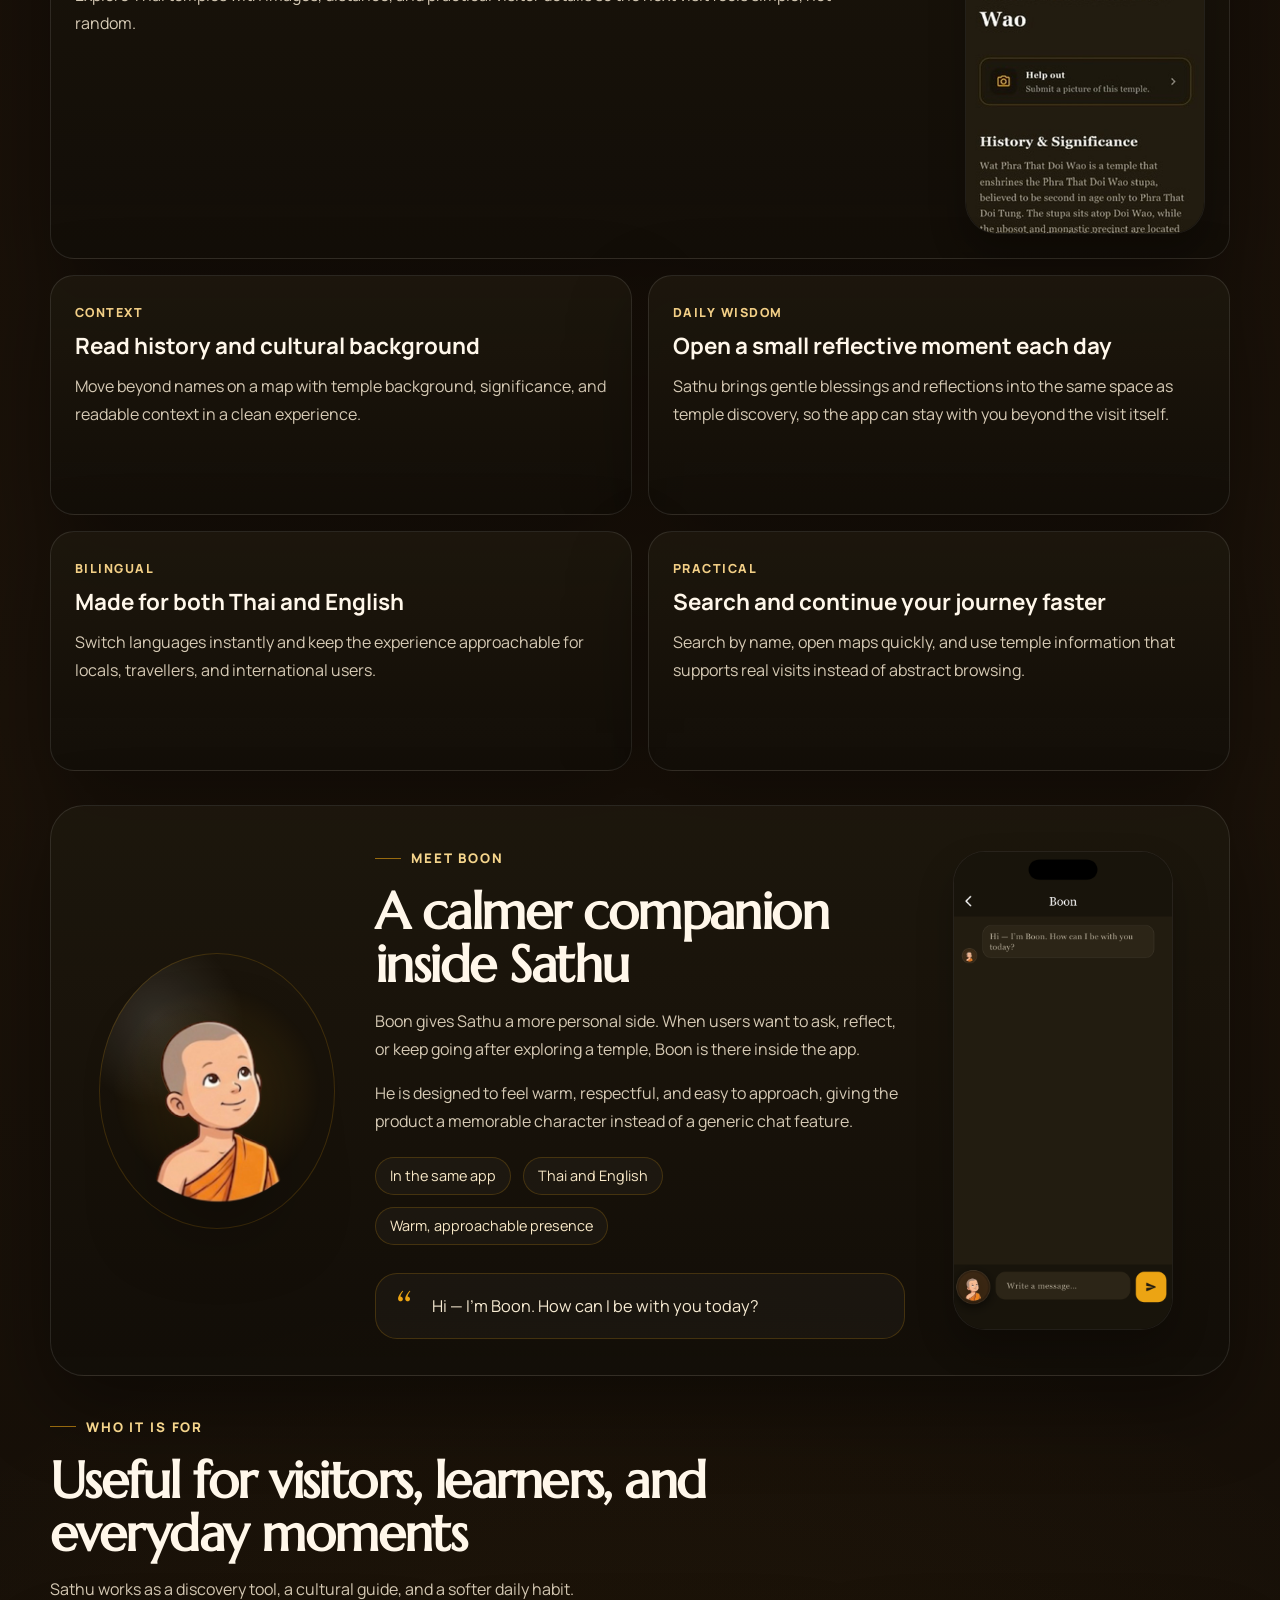
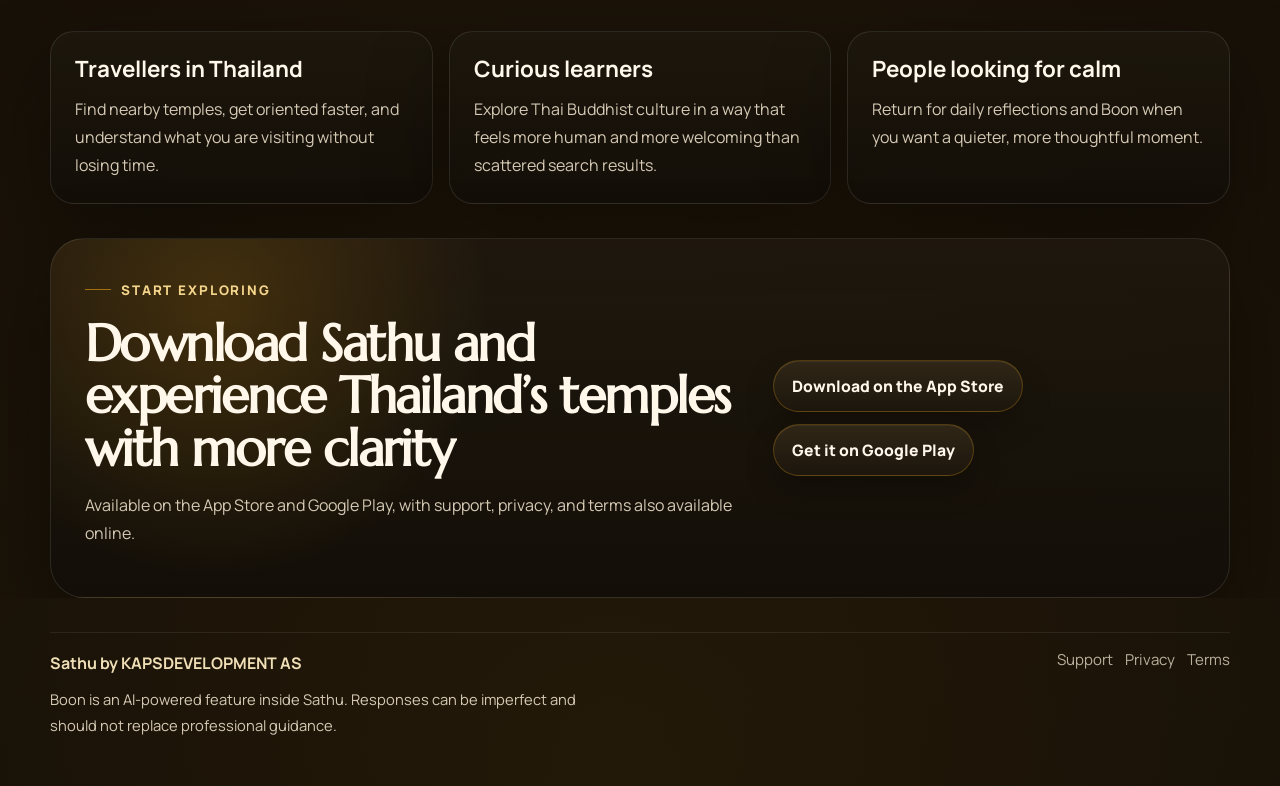
==== commit 03a24555: "ui polish" ====
--- a/index.html
+++ b/index.html
@@ -70,14 +70,14 @@
 
             <div class="hero-actions">
               <a
-                class="button button-primary"
+                class="button button-store"
                 href="https://apps.apple.com/us/app/sathu/id6757160902"
                 target="_blank"
                 rel="noreferrer"
                 data-i18n="cta.appStore"
               ></a>
               <a
-                class="button button-secondary"
+                class="button button-store"
                 href="https://play.google.com/store/apps/details?id=com.kapsdevelopment.thaitemples&pcampaignid=web_share"
                 target="_blank"
                 rel="noreferrer"
@@ -280,14 +280,14 @@
 
             <div class="download-actions">
               <a
-                class="button button-primary"
+                class="button button-store"
                 href="https://apps.apple.com/us/app/sathu/id6757160902"
                 target="_blank"
                 rel="noreferrer"
                 data-i18n="cta.appStore"
               ></a>
               <a
-                class="button button-secondary"
+                class="button button-store"
                 href="https://play.google.com/store/apps/details?id=com.kapsdevelopment.thaitemples&pcampaignid=web_share"
                 target="_blank"
                 rel="noreferrer"
--- a/styles.css
+++ b/styles.css
@@ -374,6 +374,25 @@
   background: rgba(255, 255, 255, 0.05);
 }
 
+.button-store {
+  color: var(--text);
+  border: 1px solid rgba(236, 164, 19, 0.26);
+  background:
+    linear-gradient(180deg, rgba(50, 40, 24, 0.92), rgba(29, 23, 13, 0.96));
+  box-shadow:
+    0 14px 30px rgba(0, 0, 0, 0.22),
+    inset 0 1px 0 rgba(255, 255, 255, 0.06);
+}
+
+.button-store:hover {
+  border-color: rgba(236, 164, 19, 0.5);
+  background:
+    linear-gradient(180deg, rgba(58, 46, 28, 0.96), rgba(34, 26, 14, 0.98));
+  box-shadow:
+    0 16px 34px rgba(0, 0, 0, 0.26),
+    0 0 0 1px rgba(236, 164, 19, 0.12);
+}
+
 .hero-note {
   margin: 18px 0 0;
   color: var(--muted-strong);
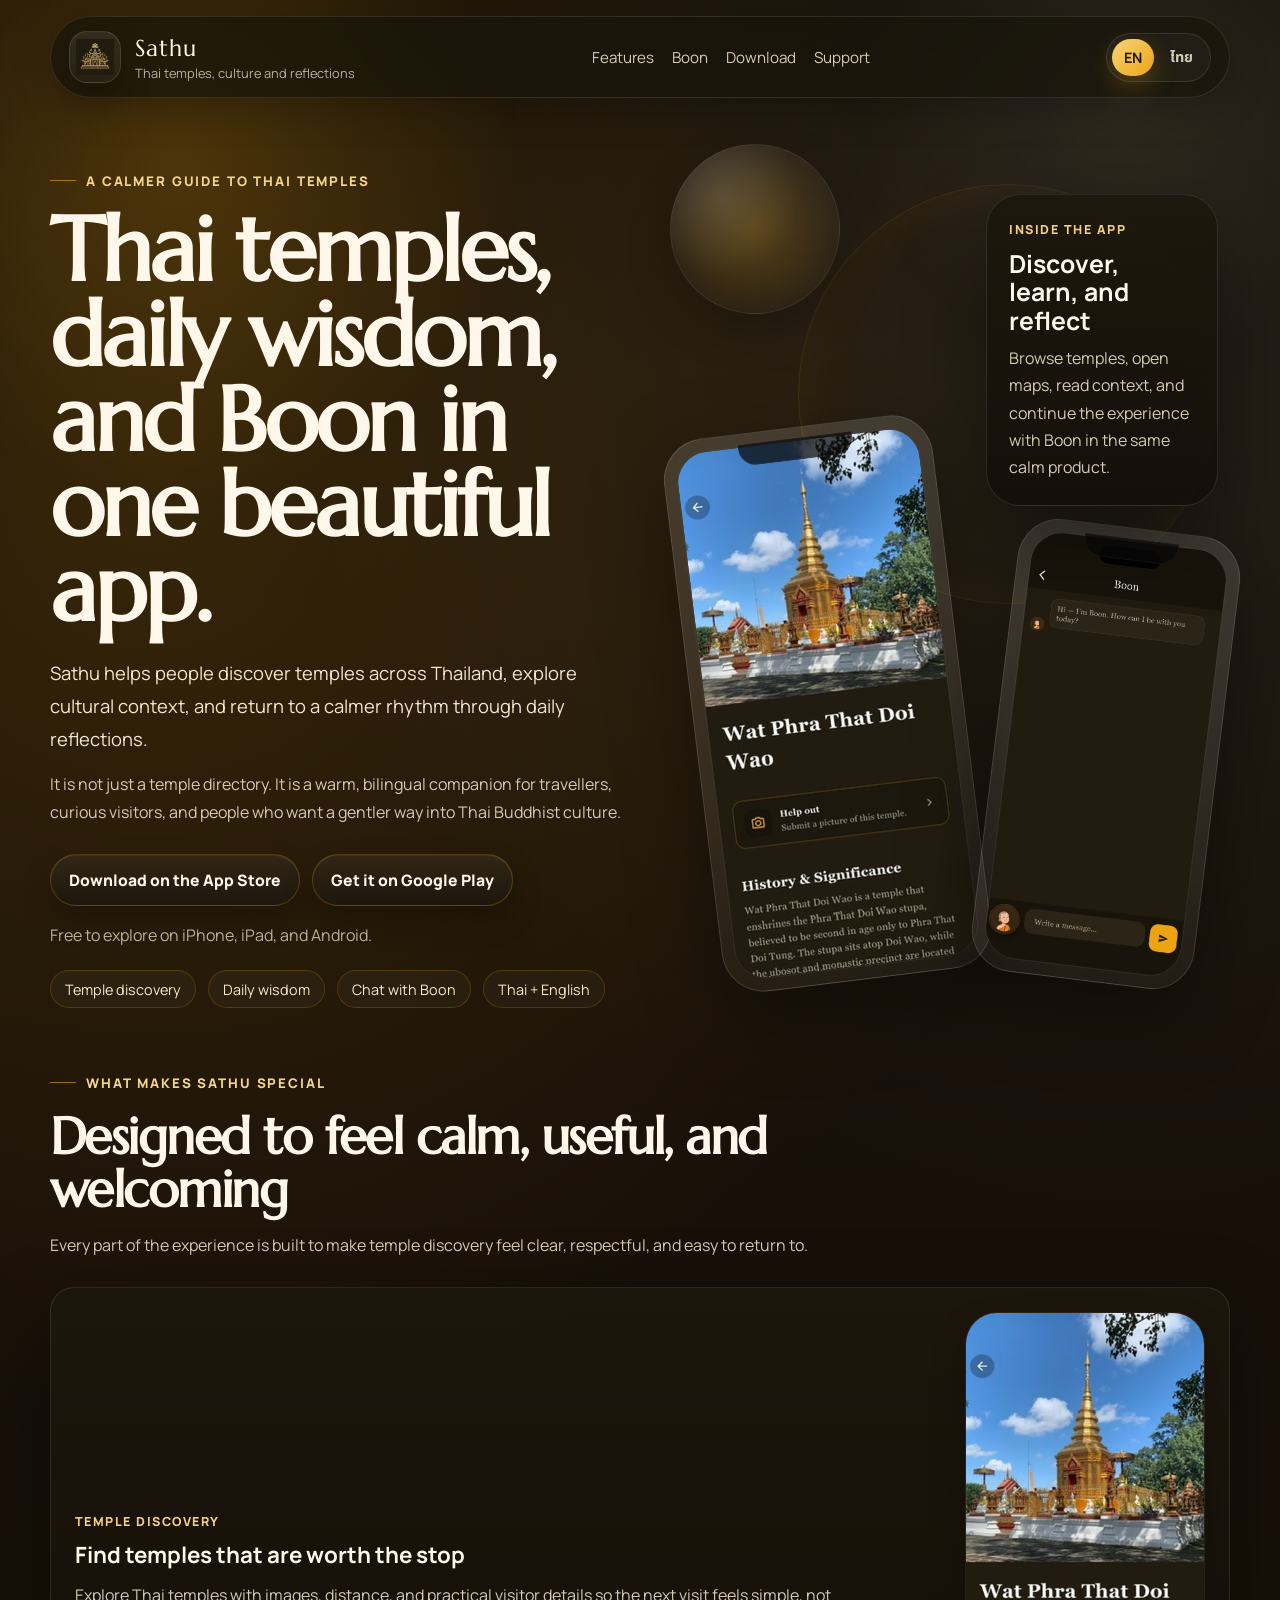
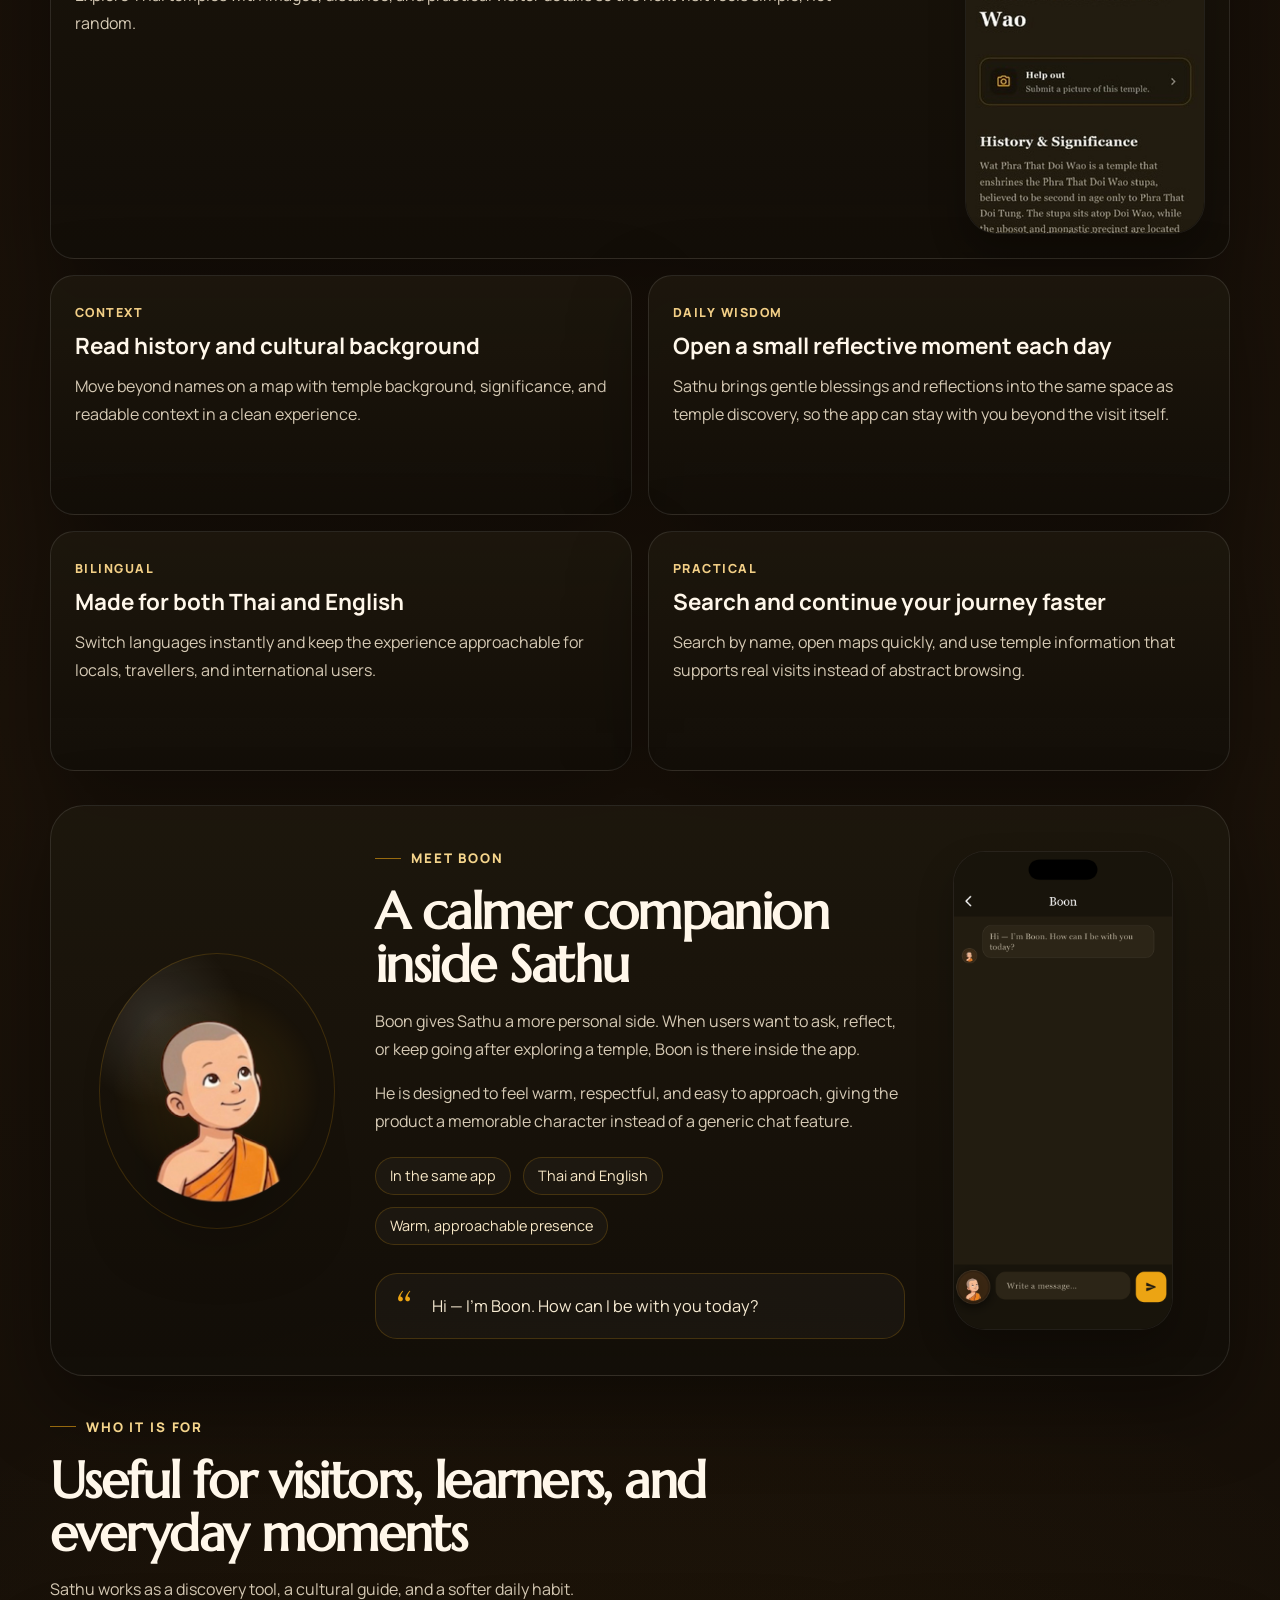
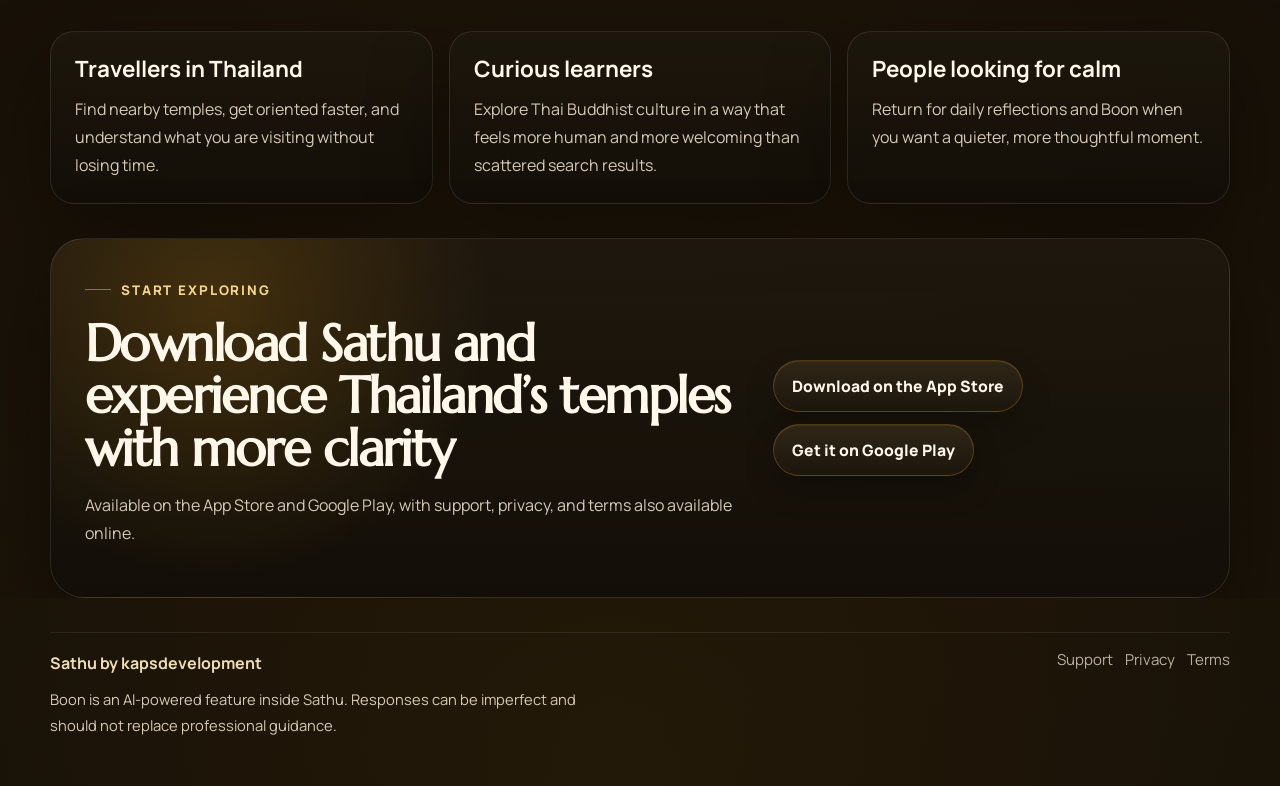
==== commit 1b50176a: "Better semantics" ====
--- a/index.html
+++ b/index.html
@@ -302,7 +302,15 @@
     <footer class="site-footer">
       <div class="container footer-grid">
         <div>
-          <p class="footer-note" data-i18n="footer.note"></p>
+          <p class="footer-note">
+            <a
+              class="footer-brand-link"
+              href="https://kapsdevelopment.com"
+              target="_blank"
+              rel="noreferrer"
+              data-i18n="footer.note"
+            ></a>
+          </p>
           <p class="footer-disclaimer" data-i18n="footer.disclaimer"></p>
         </div>
 
--- a/styles.css
+++ b/styles.css
@@ -766,6 +766,16 @@
   font-weight: 700;
 }
 
+.footer-brand-link {
+  color: inherit;
+  text-decoration: none;
+  transition: color 180ms ease, opacity 180ms ease;
+}
+
+.footer-brand-link:hover {
+  color: #fff3d7;
+}
+
 .footer-disclaimer {
   margin: 10px 0 0;
   max-width: 62ch;
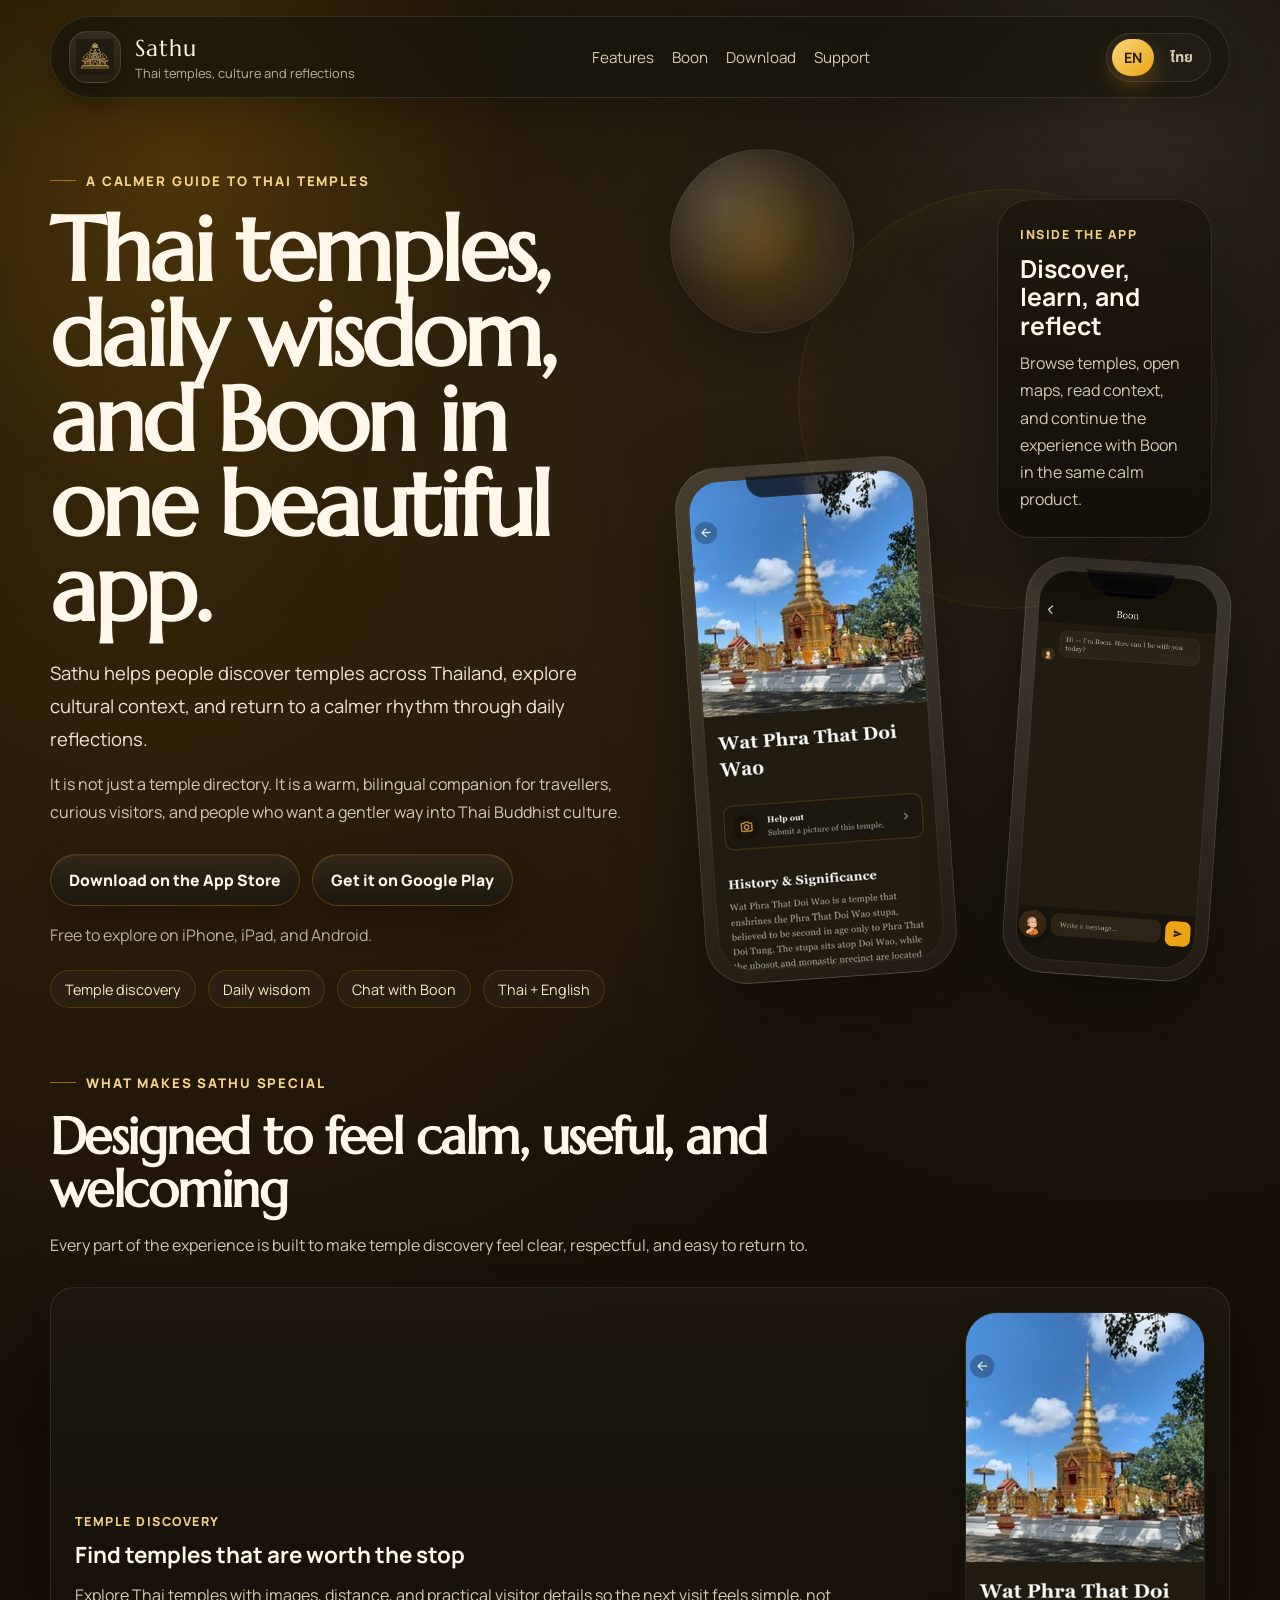
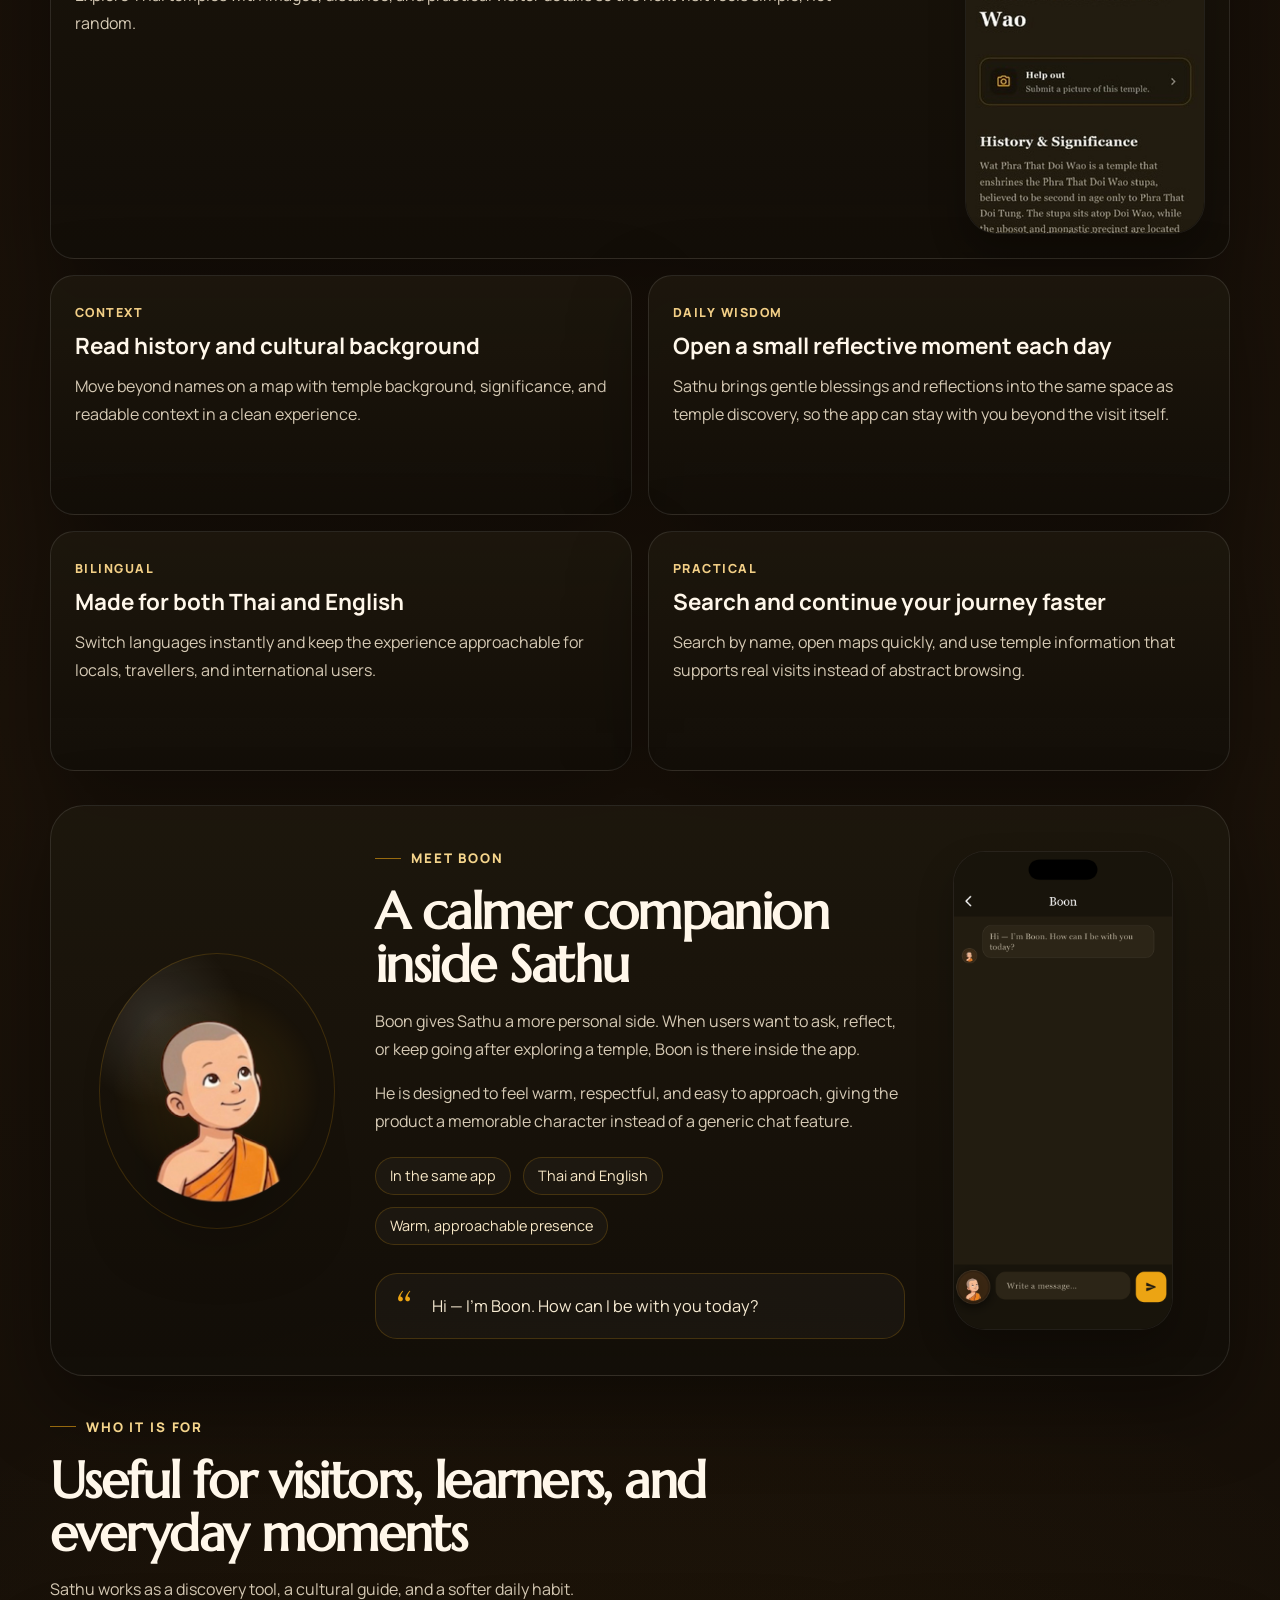
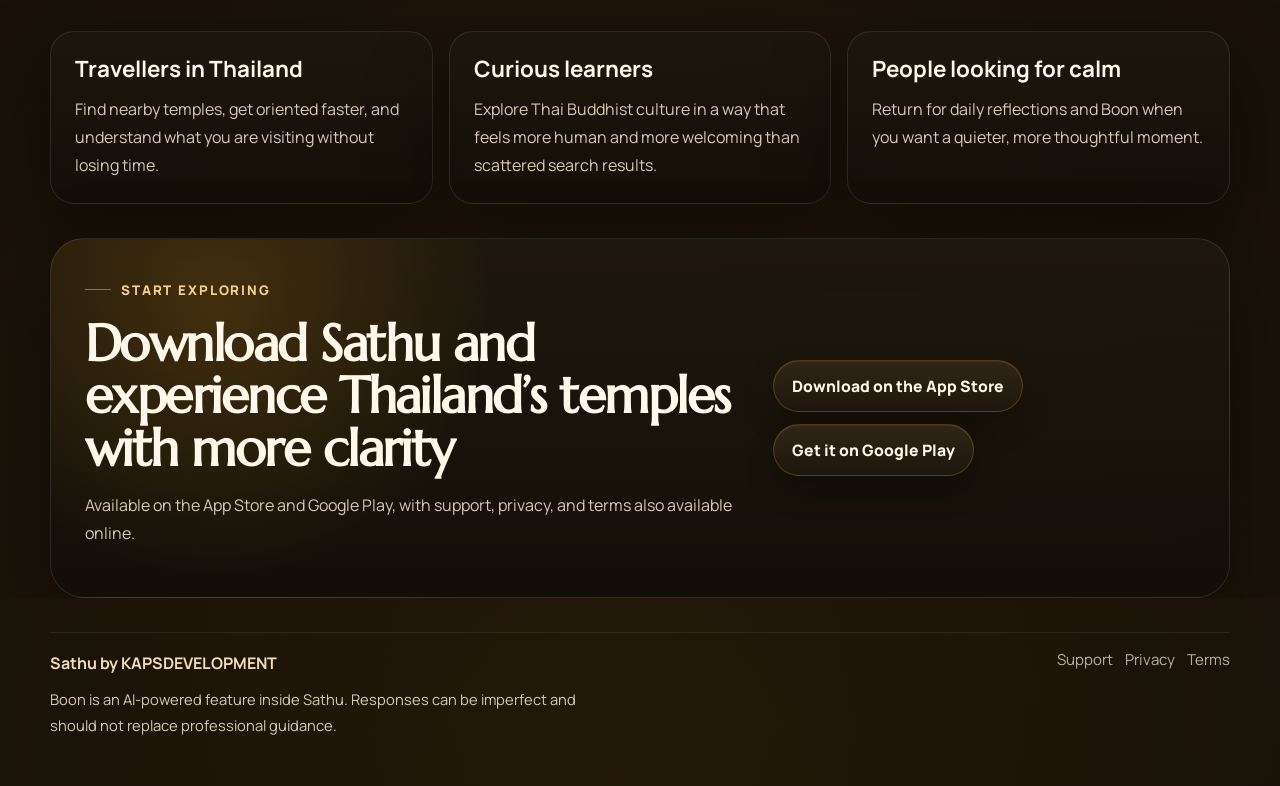
==== commit 8b850b82: "Legal" ====
--- a/index.html
+++ b/index.html
@@ -45,7 +45,7 @@
           <a href="#boon" data-i18n="nav.boon"></a>
           <a href="#download" data-i18n="nav.download"></a>
           <a
-            href="https://kapsdevelopment.com/sathu/support/"
+            href="https://sathuapp.com/support/"
             target="_blank"
             rel="noreferrer"
             data-i18n="nav.support"
@@ -315,9 +315,9 @@
         </div>
 
         <div class="footer-links">
-          <a href="https://kapsdevelopment.com/sathu/support/" target="_blank" rel="noreferrer" data-i18n="footer.support"></a>
-          <a href="https://kapsdevelopment.com/sathu/privacy/" target="_blank" rel="noreferrer" data-i18n="footer.privacy"></a>
-          <a href="https://kapsdevelopment.com/sathu/terms/" target="_blank" rel="noreferrer" data-i18n="footer.terms"></a>
+          <a href="https://sathuapp.com/support/" target="_blank" rel="noreferrer" data-i18n="footer.support"></a>
+          <a href="https://sathuapp.com/privacy/" target="_blank" rel="noreferrer" data-i18n="footer.privacy"></a>
+          <a href="https://sathuapp.com/terms/" target="_blank" rel="noreferrer" data-i18n="footer.terms"></a>
         </div>
       </div>
     </footer>
--- a/styles.css
+++ b/styles.css
@@ -418,11 +418,11 @@
   min-height: 0;
   position: relative;
   display: grid;
-  grid-template-columns: minmax(230px, 0.98fr) minmax(220px, 0.84fr);
+  grid-template-columns: minmax(210px, 0.96fr) minmax(190px, 0.8fr);
   grid-template-rows: auto auto;
-  gap: 20px 24px;
+  gap: 22px 42px;
   align-items: end;
-  padding: 38px 12px 20px;
+  padding: 38px 18px 20px;
 }
 
 .hero-orbit {
@@ -440,10 +440,11 @@
   position: absolute;
   top: -12px;
   left: -10px;
-  width: 170px;
+  width: 184px;
   aspect-ratio: 1;
   border-radius: 50%;
-  padding: 14px;
+  padding: 18px;
+  overflow: hidden;
   background:
     radial-gradient(circle at 30% 30%, rgba(255, 255, 255, 0.16), transparent 48%),
     linear-gradient(180deg, rgba(255, 255, 255, 0.06), rgba(255, 255, 255, 0.02));
@@ -466,7 +467,8 @@
 .monk-video {
   width: 100%;
   height: 100%;
-  object-fit: cover;
+  object-fit: contain;
+  object-position: center 10px;
   border-radius: 50%;
 }
 
@@ -560,12 +562,11 @@
 .phone-primary {
   grid-column: 1;
   grid-row: 1 / span 2;
-  width: min(288px, 100%);
+  width: min(252px, 100%);
   justify-self: start;
   align-self: end;
-  margin-top: 96px;
-  transform: rotate(-7deg);
-  animation: floatPrimary 9s ease-in-out infinite;
+  margin-top: 110px;
+  transform: rotate(-4deg) translateX(-8px);
 }
 
 .phone-primary .phone-shell {
@@ -575,11 +576,10 @@
 .phone-secondary {
   grid-column: 2;
   grid-row: 2;
-  width: min(224px, 100%);
+  width: min(206px, 100%);
   justify-self: end;
-  align-self: start;
-  transform: rotate(7deg);
-  animation: floatSecondary 10s ease-in-out infinite;
+  align-self: end;
+  transform: rotate(4deg) translateX(8px);
 }
 
 .phone-secondary .phone-shell {
@@ -900,12 +900,12 @@
 
   .hero-stage {
     grid-template-columns: minmax(0, 1fr) minmax(0, 0.86fr);
-    gap: 18px;
+    gap: 18px 24px;
     padding-top: 28px;
   }
 
   .monk-halo {
-    width: 136px;
+    width: 148px;
     top: -6px;
     left: 4px;
   }
@@ -920,17 +920,19 @@
   .phone-primary {
     grid-column: 1;
     grid-row: 2;
-    width: min(236px, 58vw);
+    width: min(220px, 54vw);
     margin-top: 0;
     justify-self: start;
+    transform: rotate(-3deg) translateX(-4px);
   }
 
   .phone-secondary {
     grid-column: 2;
     grid-row: 2;
-    width: min(184px, 42vw);
+    width: min(164px, 36vw);
     justify-self: end;
     align-self: end;
+    transform: rotate(3deg) translateX(4px);
   }
 
   .feature-grid,
@@ -982,20 +984,27 @@
     padding-top: 18px;
   }
 
+  .monk-halo {
+    width: 156px;
+    left: 50%;
+    top: -18px;
+    transform: translateX(-50%);
+  }
+
   .phone-primary {
     grid-column: 1;
     grid-row: 2;
-    width: min(218px, 68vw);
+    width: min(208px, 68vw);
     justify-self: center;
-    transform: rotate(-4deg);
+    transform: none;
   }
 
   .phone-secondary {
     grid-column: 1;
     grid-row: 3;
-    width: min(176px, 56vw);
+    width: min(170px, 56vw);
     justify-self: center;
-    transform: rotate(4deg);
+    transform: none;
   }
 
   .boon-panel,
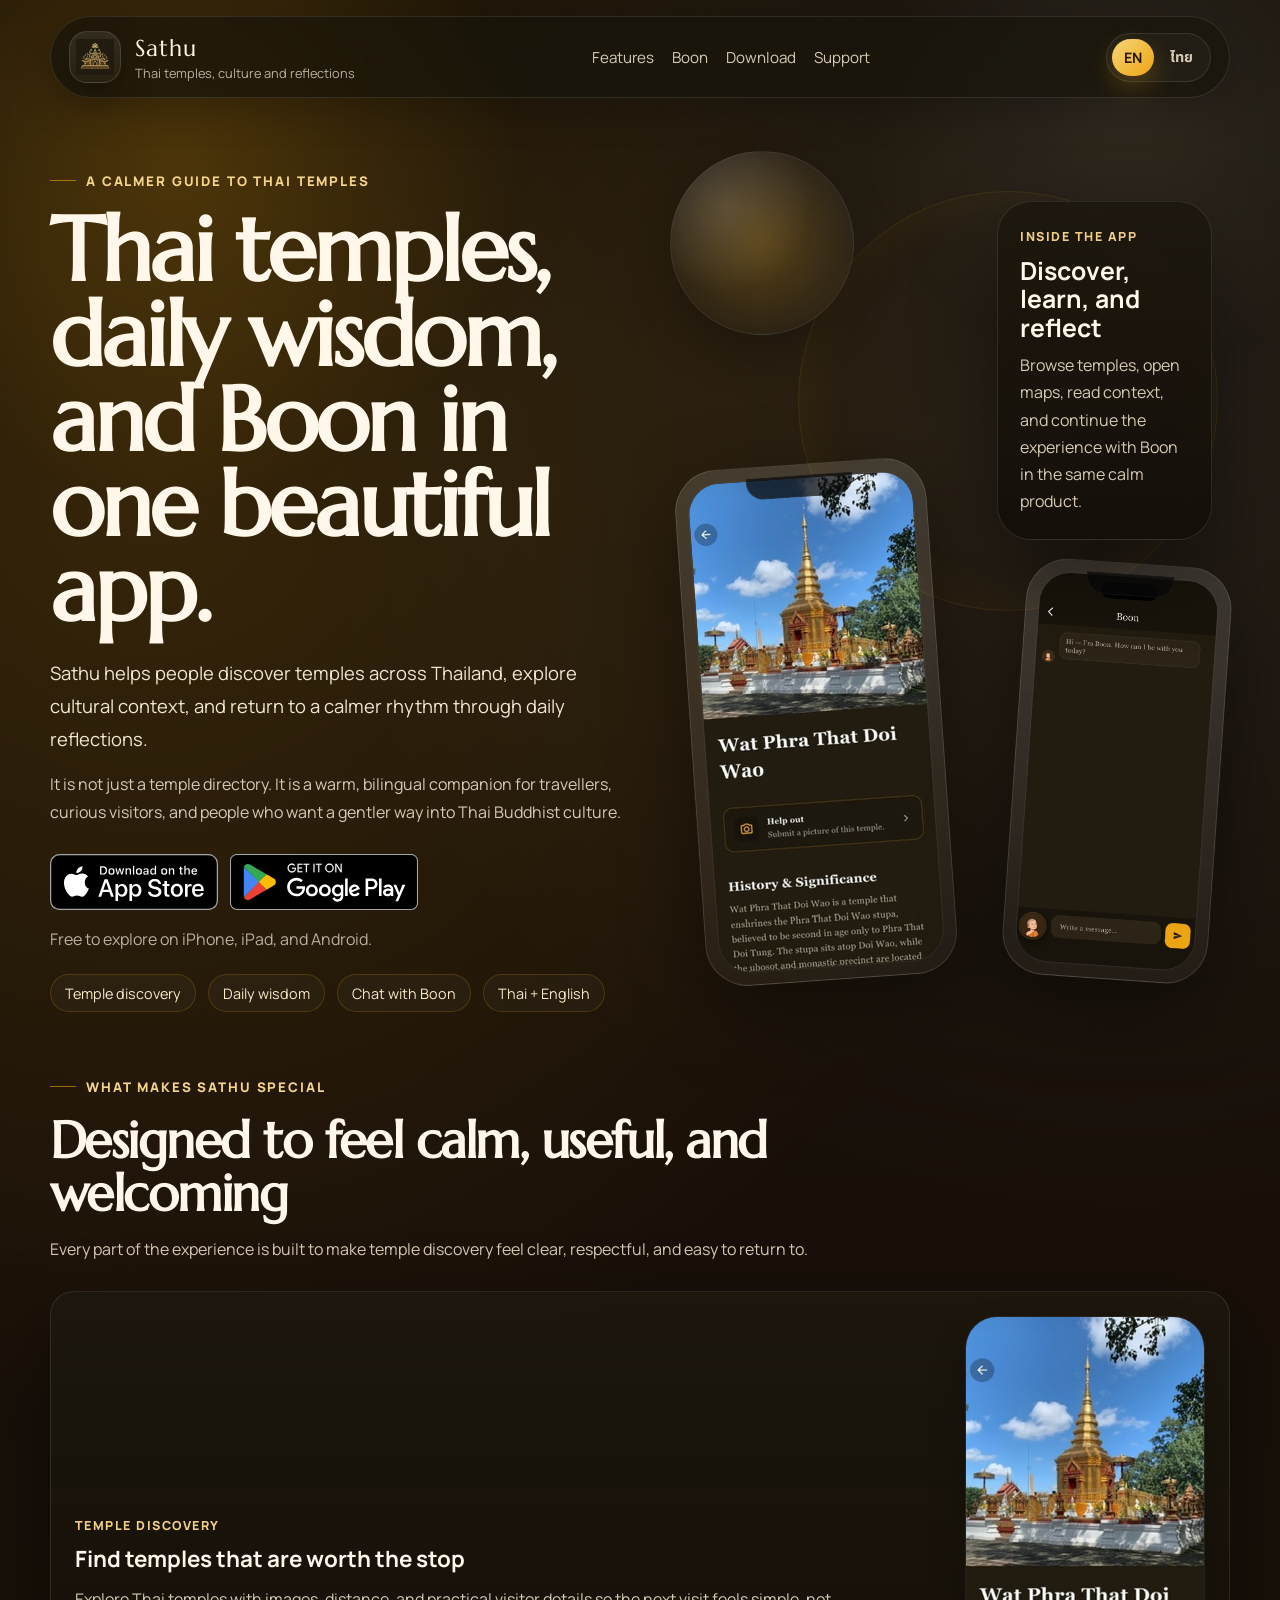
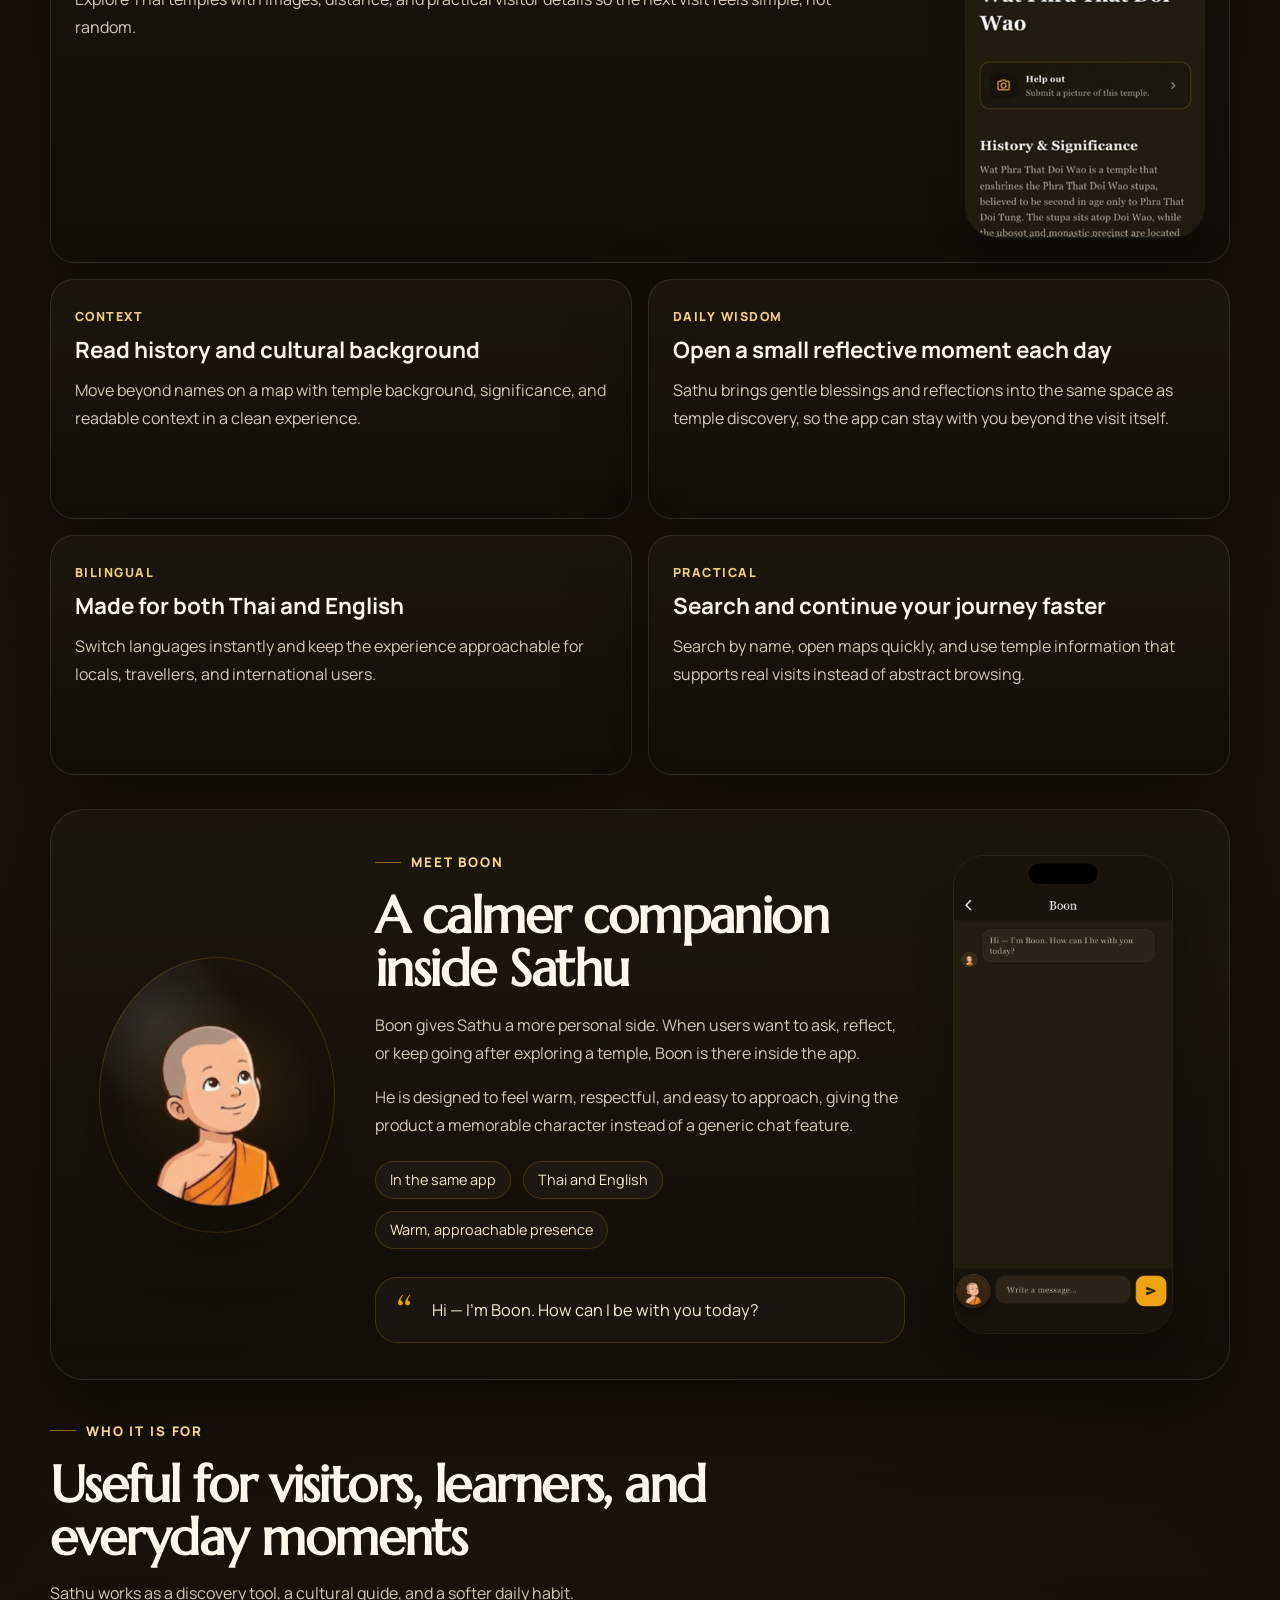
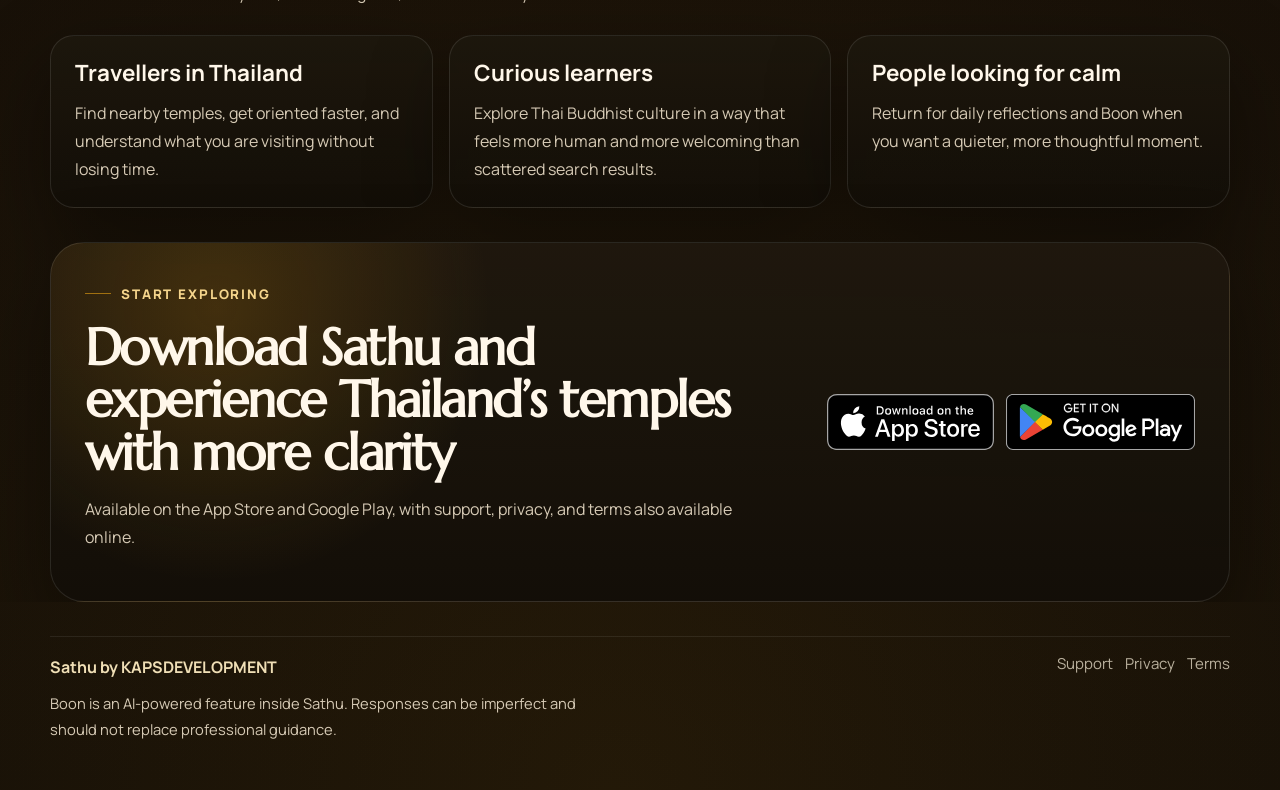
==== commit 085015da: "Buttons" ====
--- a/index.html
+++ b/index.html
@@ -70,19 +70,33 @@
 
             <div class="hero-actions">
               <a
-                class="button button-store"
+                class="store-badge-link"
                 href="https://apps.apple.com/us/app/sathu/id6757160902"
                 target="_blank"
                 rel="noreferrer"
-                data-i18n="cta.appStore"
-              ></a>
+                data-i18n-attr="aria-label:cta.appStore"
+              >
+                <img
+                  class="store-badge"
+                  src="./assets/store-badges/app-store-en.svg"
+                  alt="Download on the App Store"
+                  data-i18n-attr="src:badges.appStore;alt:cta.appStore"
+                />
+              </a>
               <a
-                class="button button-store"
+                class="store-badge-link"
                 href="https://play.google.com/store/apps/details?id=com.kapsdevelopment.thaitemples&pcampaignid=web_share"
                 target="_blank"
                 rel="noreferrer"
-                data-i18n="cta.googlePlay"
-              ></a>
+                data-i18n-attr="aria-label:cta.googlePlay"
+              >
+                <img
+                  class="store-badge"
+                  src="./assets/store-badges/google-play-en.svg"
+                  alt="Get it on Google Play"
+                  data-i18n-attr="src:badges.googlePlay;alt:cta.googlePlay"
+                />
+              </a>
             </div>
 
             <p class="hero-note" data-i18n="hero.note"></p>
@@ -280,19 +294,33 @@
 
             <div class="download-actions">
               <a
-                class="button button-store"
+                class="store-badge-link"
                 href="https://apps.apple.com/us/app/sathu/id6757160902"
                 target="_blank"
                 rel="noreferrer"
-                data-i18n="cta.appStore"
-              ></a>
+                data-i18n-attr="aria-label:cta.appStore"
+              >
+                <img
+                  class="store-badge"
+                  src="./assets/store-badges/app-store-en.svg"
+                  alt="Download on the App Store"
+                  data-i18n-attr="src:badges.appStore;alt:cta.appStore"
+                />
+              </a>
               <a
-                class="button button-store"
+                class="store-badge-link"
                 href="https://play.google.com/store/apps/details?id=com.kapsdevelopment.thaitemples&pcampaignid=web_share"
                 target="_blank"
                 rel="noreferrer"
-                data-i18n="cta.googlePlay"
-              ></a>
+                data-i18n-attr="aria-label:cta.googlePlay"
+              >
+                <img
+                  class="store-badge"
+                  src="./assets/store-badges/google-play-en.svg"
+                  alt="Get it on Google Play"
+                  data-i18n-attr="src:badges.googlePlay;alt:cta.googlePlay"
+                />
+              </a>
             </div>
           </div>
         </div>
--- a/styles.css
+++ b/styles.css
@@ -333,6 +333,7 @@
 
 .hero-actions {
   margin-top: 28px;
+  align-items: center;
 }
 
 .button {
@@ -391,6 +392,24 @@
   box-shadow:
     0 16px 34px rgba(0, 0, 0, 0.26),
     0 0 0 1px rgba(236, 164, 19, 0.12);
+}
+
+.store-badge-link {
+  display: inline-flex;
+  align-items: center;
+  justify-content: center;
+}
+
+.store-badge-link:focus-visible {
+  outline: 2px solid rgba(236, 164, 19, 0.9);
+  outline-offset: 6px;
+  border-radius: 14px;
+}
+
+.store-badge {
+  display: block;
+  height: 56px;
+  width: auto;
 }
 
 .hero-note {
@@ -963,6 +982,10 @@
     width: 100%;
     justify-content: flex-start;
   }
+
+  .store-badge {
+    height: 52px;
+  }
 }
 
 @media (max-width: 560px) {
@@ -1007,6 +1030,10 @@
     transform: none;
   }
 
+  .store-badge {
+    height: 48px;
+  }
+
   .boon-panel,
   .feature-card,
   .audience-card,
